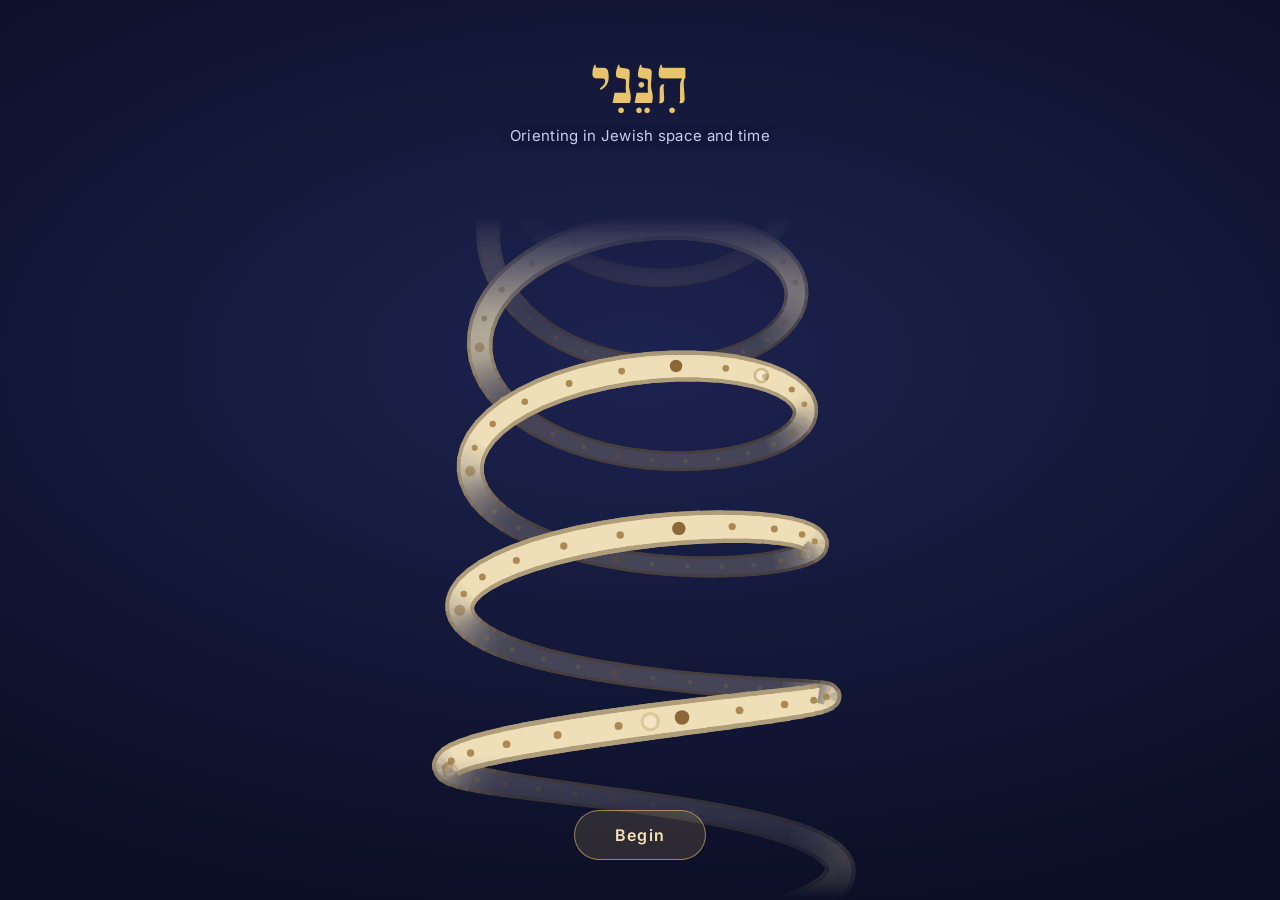
==== index.html @ ee0af742 "Smooth spiral shading; one gold at a time; plain Space/Time fade; hints after the journey; quieter n" ====
<!doctype html>
<html lang="en">
<head>
  <meta charset="utf-8">
  <meta name="viewport" content="width=device-width, initial-scale=1, viewport-fit=cover">
  <title>Hineni</title>
  <meta name="description" content="A Jewish clock: sha'os zmaniyos, zmanim and the Hebrew date, with civil time alongside.">
  <meta name="theme-color" content="#11153a">
  <meta name="apple-mobile-web-app-capable" content="yes">
  <meta name="apple-mobile-web-app-status-bar-style" content="black-translucent">
  <link rel="manifest" href="manifest.webmanifest">
  <link rel="icon" href="icon.svg" type="image/svg+xml">
  <link rel="apple-touch-icon" href="icon.svg">
  <link rel="preconnect" href="https://fonts.googleapis.com">
  <link rel="preconnect" href="https://fonts.gstatic.com" crossorigin>
  <link href="https://fonts.googleapis.com/css2?family=Frank+Ruhl+Libre:wght@400;500;700&family=Inter:wght@400;500;600&display=swap" rel="stylesheet">
  <link rel="stylesheet" href="css/style.css">
</head>
<body class="night">
  <div class="sky" aria-hidden="true"></div>
  <main class="app">
    <header class="top">
      <div class="brand"><span class="he" lang="he">הִנֵּנִי</span>
        <div class="seg-toggle" role="tablist" aria-label="View">
          <button id="modeTime" type="button" role="tab" aria-selected="true">Time</button>
          <button id="modeSpace" type="button" role="tab" aria-selected="false">Space</button>
        </div>
      </div>
      <div class="top-actions">
        <button id="nowBtn" class="pill today" type="button">Today</button>
        <button id="setBtn" class="pill icon" type="button" aria-label="Settings">
          <svg viewBox="0 0 24 24" width="16" height="16" aria-hidden="true"><path fill="currentColor" d="M4 7h10a2.5 2.5 0 0 0 5 0h1V5h-1a2.5 2.5 0 0 0-5 0H4v2zm0 12h4a2.5 2.5 0 0 0 5 0h7v-2h-7a2.5 2.5 0 0 0-5 0H4v2zm0-6h12a2.5 2.5 0 0 0 5 0v-2a2.5 2.5 0 0 0-5 0H4v2z"/></svg>
        </button>
      </div>
    </header>

    <section class="clock">
      <div id="geoBanner" class="card banner" hidden>
        <div><b>Hineni: where are you?</b><p>Jewish time is set by the sun where you stand. Share your location for exact hours. It stays on your device.</p><p id="geoBannerMsg" class="fine tight"></p></div>
        <div class="banner-actions"><button id="geoYes" class="btn" type="button">Use my location</button><button id="geoNo" class="btn ghost" type="button">Keep New York</button></div>
      </div>
      <div id="dialWrap" class="dial-wrap">
        <div id="halos" class="halos" aria-hidden="true"></div>
        <svg id="dial" viewBox="-30 -30 460 460" role="img" aria-label="Jewish clock dial. Tap a part to step inside it."></svg>
        <button id="centerBtn" class="center" type="button" aria-label="Step in or out"></button>
      </div>
      <div id="journey" class="journey" hidden>
        <div class="j-dots" id="jDots"></div>
        <div class="j-big" id="jBig"></div>
        <p class="j-text" id="jText"></p>
        <div class="j-src" id="jSrc"></div>
        <p class="j-tap" id="jTap">Tap the circle</p>
      </div>
    </section>

    <section id="panel" class="info"></section>

    <footer class="fine foot">
      Times are calculated for sea level and may differ from your shul's luach by a minute or two. Don't rely on them to the last minute.
    </footer>
  </main>

  <div id="toast" class="toast" role="status" aria-live="polite"></div>

  <dialog id="locDlg" class="sheet">
    <div class="sheet-head"><h2>Location</h2><button id="locClose" class="pill" type="button">Done</button></div>
    <button id="useGeo" class="btn wide" type="button">Use my location</button>
    <p id="geoMsg" class="fine tight"></p>
    <input id="citySearch" class="search" type="search" placeholder="Search any city" autocomplete="off">
    <div id="cityList" class="cities"></div>
  </dialog>

  <dialog id="sheet" class="sheet">
    <div class="sheet-head"><h2 id="sheetTitle"></h2><button id="sheetClose" class="pill" type="button">Done</button></div>
    <div id="sheetBody"></div>
  </dialog>


  <dialog id="setDlg" class="sheet">
    <div class="sheet-head"><h2>Settings</h2><button id="setClose" class="pill" type="button">Done</button></div>
    <div class="set-group">
      <h3>Where you are</h3>
      <button id="locBtn" class="set-row" type="button"><span class="nest-ico" aria-hidden="true"><svg viewBox="0 0 24 24" width="18" height="18"><path fill="currentColor" d="M12 2a7 7 0 0 0-7 7c0 5.2 7 13 7 13s7-7.8 7-13a7 7 0 0 0-7-7zm0 9.5A2.5 2.5 0 1 1 12 6.5a2.5 2.5 0 0 1 0 5z"/></svg></span><span><b id="locName">…</b><small>Jewish time follows the sun where you stand. Tap to change.</small></span></button>
    </div>
    <div class="set-group">
      <h3>The clock</h3>
      <div class="opt"><span><b>View</b><small>Detailed shows the bigger circles of time around the clock. Clean shows the clock alone.</small></span><nav id="ver" class="ver" aria-label="Clean or detailed"></nav></div>
      <button id="replayJourney" class="set-row" type="button"><span class="nest-ico journey-ico" aria-hidden="true">✦</span><span><b>The journey</b><small>Walk through the circles again, from the outside in.</small></span></button>
    </div>
    <div class="set-group">
      <h3>Zmanim</h3>
      <label class="opt"><span><b>Magen Avraham times</b><small>Also show latest Shema and Shacharis counted from dawn to nightfall.</small></span><input id="optMA" type="checkbox"></label>
      <label class="opt"><span><b>Candle lighting</b><small>Minutes before sunset. Auto: 40 in Jerusalem, 30 in Haifa, 18 elsewhere.</small></span>
        <select id="optCandles"><option value="auto">Auto</option><option value="18">18</option><option value="20">20</option><option value="22">22</option><option value="30">30</option><option value="40">40</option></select>
      </label>
    </div>
    <p class="fine">Shitah: Alter Rebbe (Chabad). Hours run from sunrise to sunset; dawn 16.1°, nightfall 6°. Israel locations keep one day of Yom Tov.</p>
  </dialog>

  <script type="module" src="js/app.js"></script>
</body>
</html>
---- css/style.css ----
:root {
  --he: 'Frank Ruhl Libre', 'Times New Roman', serif;
  --ui: 'Inter', system-ui, -apple-system, 'Segoe UI', sans-serif;
  --day-a: #ecdcb6; --day-b: #e3d0a3; --day-ink: #6b5023;
  --night-a: #2b3060; --night-b: #252a55; --night-ink: #cfd3f2;
  --gold: #d9a640; --now-night: #6a74d0; --sab: #d6c08e;
  --radius: 18px;
}
:root {
  --sky-top: #05081e; --sky-mid: #0b1232; --sky-low: #151d4a; --sky-ink: #f3f1fb;
}
body.night {
  --bg: #0e1230; --ink: #ecebf7; --muted: #a3a7cc; --card: rgba(20, 25, 64, .78); --solid: #161b43; --line: rgba(120, 130, 210, .28);
  --face: #12173c; --accent: #e9c46a; --civil: #aab0e0; color-scheme: dark;
}
body.day {
  --bg: #f7f1e3; --ink: #2b2416; --muted: #6f634c; --card: rgba(255, 251, 241, .84); --solid: #fffaf0; --line: rgba(160, 130, 80, .28);
  --face: #fbf5e6; --accent: #9a6c14; --civil: #6c5d3f; color-scheme: light;
}

* { box-sizing: border-box; }
[hidden] { display: none !important; }
html { -webkit-text-size-adjust: 100%; }
body {
  margin: 0; min-height: 100vh; font-family: var(--ui); color: var(--ink);
  background: var(--sky-mid);
  transition: color .8s;
}
.sky {
  position: fixed; inset: 0; z-index: -1; pointer-events: none;
  background: linear-gradient(to bottom, var(--sky-top) 0%, var(--sky-mid) 55%, var(--sky-low) 100%);
  transition: background 2s;
}

.he { font-family: var(--he); }
button { font: inherit; color: inherit; }

.app {
  max-width: 1040px; margin: 0 auto;
  padding: max(12px, env(safe-area-inset-top)) 16px max(24px, env(safe-area-inset-bottom));
  display: grid; gap: 20px;
}
@media (min-width: 860px) {
  .app { grid-template-columns: minmax(0, 1.1fr) minmax(0, 1fr); align-items: start; column-gap: 40px; }
  .top, .foot { grid-column: 1 / -1; }
  .clock { position: sticky; top: 16px; }
}

.top { display: flex; align-items: center; justify-content: space-between; }
.brand { display: flex; align-items: baseline; gap: 10px; }
.brand .he { font-size: 26px; font-weight: 700; color: var(--sky-ink); }
.top-actions { display: flex; gap: 6px; align-items: center; min-width: 0; }
.pill.icon { padding: 8px 10px; }
#locName { max-width: 34vw; overflow: hidden; text-overflow: ellipsis; white-space: nowrap; }
.pill {
  display: inline-flex; align-items: center; gap: 6px; padding: 8px 14px; border-radius: 999px;
  border: 1px solid var(--line); background: var(--card); cursor: pointer; font-size: 14px;
  -webkit-backdrop-filter: blur(12px); backdrop-filter: blur(12px);
}

/* Dial */
.clock { display: grid; gap: 14px; justify-items: center; }
.dial-wrap { position: relative; width: min(100%, 460px); aspect-ratio: 1; }
#dial { width: 100%; height: 100%; display: block; overflow: visible; }
.face { fill: var(--face); stroke: var(--line); stroke-width: 1; transition: fill .8s; }
.seg { stroke: var(--face); stroke-width: 1.2; transition: fill .4s, opacity .4s; cursor: pointer; }
.seg:hover { opacity: .85; }
.band { cursor: pointer; stroke: rgba(0,0,0,.18); stroke-width: .4; }
.seg.day { fill: var(--day-a); } .seg.day.alt { fill: var(--day-b); }
.seg.night { fill: var(--night-a); } .seg.night.alt { fill: var(--night-b); }
.seg.now { fill: var(--gold); }
.seg.night.now { fill: var(--now-night); }
.num { font-family: var(--he); font-size: 15px; font-weight: 500; text-anchor: middle; dominant-baseline: central; pointer-events: none; }
.num.day { fill: var(--day-ink); } .num.night { fill: var(--night-ink); }
.num.now { font-weight: 700; font-size: 17px; }
.num.night.now { fill: #fff; }
.horizon { stroke: var(--ink); stroke-width: 1.5; opacity: .35; }
.civil-ring { fill: none; stroke: var(--civil); stroke-width: .8; opacity: .45; }
.tick { stroke: var(--civil); stroke-width: 1; opacity: .7; }
.tick.major { stroke-width: 1.8; opacity: 1; }
.civil-num { fill: var(--civil); font-size: 10.5px; font-weight: 500; text-anchor: middle; dominant-baseline: central; }
.zdot { fill: var(--accent); stroke: var(--face); stroke-width: 1.5; transition: r .3s; }
.zdot.past { opacity: .35; }
.zdot.next { r: 5.5; fill: #ff8a5c; }
.ray { stroke: var(--accent); stroke-width: 2; stroke-linecap: round; }
#dial .moon { display: block; } #dial .sun { display: none; }
#dial.is-day .moon { display: none; } #dial.is-day .sun { display: block; }
.sun-core { fill: #ffd54a; stroke: #fff3c4; stroke-width: 1.5; }
.moon-lit { fill: #f3f0dc; }
.moon-dark { fill: var(--face); }
.hand { transition: transform 1s linear; }

.center {
  position: absolute; inset: 25%; border-radius: 50%; border: 0; background: transparent; padding: 0;
  display: grid; place-content: center; text-align: center; gap: 2px; cursor: pointer;
}
.center > span { display: block; }
button:focus-visible, .seg:focus-visible, input:focus-visible, select:focus-visible { outline: 2px solid var(--accent); outline-offset: 2px; }
.c-eyebrow { font-size: clamp(12px, 3.4vw, 14px); color: var(--muted); direction: rtl; }
.c-badge { font-size: clamp(26px, 8vw, 36px); line-height: 1.2; margin-top: 4px; }
.c-hour { font-family: var(--he); font-size: clamp(30px, 9.5vw, 44px); line-height: 1; font-weight: 700; color: var(--accent); }
.c-part { font-size: 12px; letter-spacing: .14em; text-transform: uppercase; font-weight: 600; margin-top: 2px; }
.c-tribe { font-size: clamp(12.5px, 3.5vw, 14px); margin-top: 8px; font-weight: 500; }
.c-civil { font-size: 12px; color: var(--muted); font-variant-numeric: tabular-nums; margin-top: 2px; }

.next-card {
  width: min(100%, 460px); display: grid; grid-template-columns: auto 1fr; align-items: center;
  column-gap: 12px; row-gap: 2px; padding: 14px 18px;
}
.next-label {
  grid-row: span 2; font-size: 11px; letter-spacing: .1em; text-transform: uppercase;
  color: var(--solid); background: var(--accent); padding: 4px 8px; border-radius: 6px; font-weight: 600;
}
.next-name { font-weight: 600; font-size: 16px; }
.next-name .he { color: var(--muted); font-weight: 500; margin-inline-start: 6px; }
.next-when { color: var(--muted); font-size: 14px; }
.next-when b { color: var(--ink); }

/* Cards */
.info { display: grid; gap: 14px; min-width: 0; }
.card, .next-card {
  background: var(--card); border: 1px solid var(--line); border-radius: var(--radius); padding: 16px 18px; min-width: 0;
  -webkit-backdrop-filter: blur(16px); backdrop-filter: blur(16px);
}
.dial-wrap #dial { filter: drop-shadow(0 10px 30px rgba(0, 0, 0, .25)); }
.muted { color: var(--muted); }
.fine.tight { margin-top: 4px; }

.banner { width: min(100%, 460px); display: grid; gap: 12px; }
.banner p { margin: 4px 0 0; font-size: 14px; color: var(--muted); line-height: 1.45; }
.banner-actions { display: flex; gap: 8px; flex-wrap: wrap; }
.btn { padding: 10px 16px; border-radius: 12px; border: 0; background: var(--accent); color: var(--solid); font-weight: 600; cursor: pointer; }
.btn.ghost { background: transparent; color: var(--ink); border: 1px solid var(--line); }
.btn.wide { width: 100%; }

.chips { display: flex; flex-wrap: wrap; gap: 6px; margin-top: 12px; }
.chip { font-size: 12.5px; font-weight: 600; padding: 4px 10px; border-radius: 999px; background: color-mix(in srgb, var(--accent) 18%, transparent); }
.chip.k-fast { background: color-mix(in srgb, #8a8fa8 30%, transparent); }
.chip.k-chabad { background: color-mix(in srgb, #4b6fd6 24%, transparent); }
.omer { display: grid; gap: 2px; margin-top: 12px; padding: 10px 12px; border-radius: 12px; background: color-mix(in srgb, var(--accent) 12%, transparent); font-size: 14px; }

.upcoming { list-style: none; margin: 0; padding: 0; display: grid; gap: 10px; }
.upcoming li { display: grid; grid-template-columns: auto 1fr auto; gap: 10px; align-items: center; }
.u-name { display: flex; flex-direction: column; font-weight: 500; }
.u-name small { color: var(--muted); font-weight: 400; font-size: 12px; }
.u-when { color: var(--muted); font-size: 13px; white-space: nowrap; }
.dot { width: 8px; height: 8px; border-radius: 50%; background: var(--accent); }
.dot.k-fast { background: #8a8fa8; } .dot.k-chabad { background: #4b6fd6; } .dot.k-rc { background: #9aa6d8; }

.moon-row { display: grid; grid-template-columns: auto 1fr; gap: 14px; align-items: center; }
.moon-big { font-size: 44px; line-height: 1; }
.moon-line { font-size: 14.5px; line-height: 1.5; margin-top: 4px; }
.moon-line:first-child { margin-top: 0; }

.hour-head { display: grid; grid-template-columns: auto 1fr; gap: 14px; align-items: center; }
.hour-letter { font-size: 56px; font-weight: 700; color: var(--accent); line-height: 1; min-width: 1.2em; text-align: center; }
.hour-title { font-size: 18px; font-weight: 600; }
.now-pill { display: inline-block; margin-top: 6px; font-size: 12px; font-weight: 600; padding: 3px 9px; border-radius: 999px; background: color-mix(in srgb, var(--accent) 20%, transparent); }
.hour-sec { margin-top: 16px; padding-top: 14px; border-top: 1px solid var(--line); }
.lbl { font-size: 11px; letter-spacing: .1em; text-transform: uppercase; color: var(--muted); margin-bottom: 4px; }
.hz { display: flex; justify-content: space-between; padding: 4px 0; font-size: 14.5px; }

.opt { display: flex; justify-content: space-between; align-items: center; gap: 14px; padding: 12px 0; border-bottom: 1px solid var(--line); }
.opt span { display: flex; flex-direction: column; gap: 2px; }
.opt small { color: var(--muted); font-size: 12.5px; line-height: 1.4; }
.opt input[type=checkbox] { width: 22px; height: 22px; accent-color: var(--accent); flex: none; }
.opt select { font: inherit; padding: 6px 8px; border-radius: 8px; border: 1px solid var(--line); background: var(--solid); color: var(--ink); }
.search { width: 100%; font: inherit; padding: 10px 12px; border-radius: 12px; border: 1px solid var(--line); background: var(--solid); color: var(--ink); margin: 6px 0 4px; }
.z.special .z-name { color: var(--accent); }
.card h2 { margin: 0 0 10px; font-size: 13px; letter-spacing: .1em; text-transform: uppercase; color: var(--muted); font-weight: 600; }
.fine { font-size: 12.5px; color: var(--muted); line-height: 1.5; margin: 10px 0 0; }

.date-row { display: flex; justify-content: space-between; gap: 12px; align-items: flex-start; }
.date-en { font-size: 22px; font-weight: 600; }
.date-he { font-size: 24px; font-weight: 700; color: var(--accent); text-align: right; }
.date-wd { font-size: 14px; color: var(--muted); margin-top: 2px; font-weight: 400; }
.date-he .date-wd { font-size: 16px; }
.date-meta { display: flex; flex-wrap: wrap; gap: 6px 16px; margin-top: 12px; font-size: 14px; }

.zmanim { list-style: none; margin: 0; padding: 0; }
.zmanim .part { font-size: 11px; letter-spacing: .1em; text-transform: uppercase; color: var(--muted); padding: 10px 0 4px; }
.zmanim .part:first-child { padding-top: 0; }
.z button {
  width: 100%; display: grid; grid-template-columns: 1fr auto auto; gap: 10px; align-items: center;
  padding: 9px 8px; margin: 0 -8px; width: calc(100% + 16px); border: 0; background: none; text-align: left;
  border-radius: 10px; cursor: pointer;
}
.z button:hover { background: color-mix(in srgb, var(--line) 40%, transparent); }
.z-name { font-weight: 500; font-size: 15px; display: flex; flex-direction: column; }
.z-name small { font-weight: 400; color: var(--muted); font-size: 12px; }
.z-he { color: var(--muted); font-size: 15px; }
.z-time { font-variant-numeric: tabular-nums; font-weight: 600; min-width: 4.6em; text-align: right; }
.z.past { opacity: .45; }
.z.next button { background: color-mix(in srgb, var(--accent) 16%, transparent); }
.z.next .z-time { color: var(--accent); }
.z-why { display: none; margin: 0 0 8px; font-size: 13.5px; line-height: 1.5; color: var(--muted); }
.z.open .z-why { display: block; }

.lore { display: grid; grid-template-columns: repeat(auto-fill, minmax(96px, 1fr)); gap: 10px; margin: 0; }
.lore div { background: color-mix(in srgb, var(--line) 35%, transparent); border-radius: 12px; padding: 10px 12px; }
.lore dt { font-size: 11px; letter-spacing: .08em; text-transform: uppercase; color: var(--muted); }
.lore dd { margin: 2px 0 0; font-weight: 600; font-size: 15px; display: flex; flex-direction: column; }
.lore dd small { font-weight: 400; color: var(--muted); font-size: 12px; }
.lore dd.big { font-size: 28px; line-height: 1.1; color: var(--accent); }

.how summary { cursor: pointer; font-weight: 600; }
.how p { font-size: 14px; line-height: 1.6; color: var(--muted); }

.foot { text-align: center; padding-top: 4px; }

/* Location sheet */
.sheet {
  border: 1px solid var(--line); border-radius: 22px; padding: 18px; width: min(92vw, 440px);
  background: var(--solid); color: var(--ink); max-height: 82vh;
}
.sheet::backdrop { background: rgba(5, 7, 20, .55); }
.sheet-head { display: flex; justify-content: space-between; align-items: center; margin-bottom: 12px; }
.sheet-head h2 { margin: 0; font-size: 18px; }
.cities { display: grid; grid-template-columns: 1fr 1fr; gap: 8px; margin-top: 8px; }
.cities button {
  padding: 10px; border-radius: 10px; border: 1px solid var(--line); background: transparent; cursor: pointer; text-align: left;
  display: flex; flex-direction: column; gap: 2px; min-width: 0;
}
.cities button small { color: var(--muted); font-size: 11.5px; overflow: hidden; text-overflow: ellipsis; white-space: nowrap; }
.foot { color: var(--sky-ink); opacity: .8; }
@media (prefers-reduced-motion: reduce) { .hand, .sky { transition: none; } }

/* Folding sections */
.fold { padding: 0; }
.fold > summary {
  list-style: none; cursor: pointer; display: flex; align-items: baseline; justify-content: space-between; gap: 12px;
  padding: 15px 18px;
}
.fold > summary::-webkit-details-marker { display: none; }
.fold > summary::after { content: ''; width: 7px; height: 7px; border-right: 1.5px solid var(--muted); border-bottom: 1.5px solid var(--muted); transform: rotate(45deg) translateY(-3px); flex: none; transition: transform .2s; }
.fold[open] > summary::after { transform: rotate(-135deg); }
.fold-title { font-weight: 600; }
.fold-sum { margin-left: auto; color: var(--muted); font-size: 13.5px; text-align: right; font-variant-numeric: tabular-nums; min-width: 0; overflow: hidden; text-overflow: ellipsis; white-space: nowrap; }
.fold > :not(summary) { margin-inline: 18px; }
.fold > :last-child { margin-bottom: 16px; }
.fold .zmanim { margin-top: 0; }
.how p { margin-top: 0; }

.month-line { display: grid; grid-template-columns: auto 1fr; gap: 12px; align-items: center; margin-top: 14px; padding-top: 12px; border-top: 1px solid var(--line); font-size: 14px; line-height: 1.45; }
.ml-letter { font-size: 30px; color: var(--accent); font-weight: 700; line-height: 1; min-width: 1em; text-align: center; }

.center-chips { justify-content: center; width: min(100%, 460px); margin-top: 0; }
.center-chips .chip { background: var(--card); border: 1px solid var(--line); -webkit-backdrop-filter: blur(12px); backdrop-filter: blur(12px); }

/* Time stack */
.stack { display: grid; }
.row {
  display: grid; grid-template-columns: minmax(0, 1fr) 34%; gap: 14px; align-items: center;
  padding: 11px 6px; margin: 0 -6px; border: 0; background: none; text-align: left; cursor: pointer; border-radius: 10px;
  border-bottom: 1px solid var(--line);
}
.row:last-child { border-bottom: 0; }
.row:hover { background: color-mix(in srgb, var(--line) 40%, transparent); }
.row-label { grid-column: 1 / -1; font-size: 10.5px; letter-spacing: .12em; text-transform: uppercase; color: var(--muted); margin-bottom: -10px; }
.row-text { display: flex; flex-direction: column; min-width: 0; }
.row-text b { font-weight: 600; font-size: 15px; }
.row-text small { color: var(--muted); font-size: 12.5px; overflow: hidden; text-overflow: ellipsis; white-space: nowrap; }
.bar { height: 6px; border-radius: 3px; background: color-mix(in srgb, var(--line) 80%, transparent); overflow: hidden; }
.bar i { display: block; height: 100%; background: var(--accent); border-radius: 3px; }
.dots-row { display: flex; gap: 2px; justify-content: flex-end; }
.wk { width: 15px; height: 15px; flex: none; border-radius: 50%; display: grid; place-items: center; font-size: 10px; border: 1px solid var(--line); color: var(--muted); font-family: var(--ui); }
.dots-row.he .wk { font-family: var(--he); font-size: 11px; }
.wk.done { background: color-mix(in srgb, var(--accent) 35%, transparent); border-color: transparent; color: var(--ink); }
.wk.now { background: var(--accent); color: var(--solid); border-color: var(--accent); font-weight: 700; }
.dots-row.big { justify-content: flex-start; gap: 5px; flex-wrap: wrap; }
.dots-row.big .wk { width: 24px; height: 24px; font-size: 11px; }
.wk.leap { box-shadow: inset 0 0 0 1.5px var(--accent); }

/* Space */
.space-row { display: grid; grid-template-columns: 84px 1fr; gap: 14px; align-items: center; }
.compass { width: 84px; height: 84px; }
.c-ring { fill: none; stroke: var(--line); stroke-width: 2; }
.c-n { fill: var(--muted); font-size: 10px; text-anchor: middle; font-weight: 600; }
.c-arrow { fill: var(--accent); }
.space-place { font-weight: 600; font-size: 16px; }
.space-line { font-size: 14px; line-height: 1.45; margin: 4px 0 8px; }
.btn.small { padding: 6px 12px; font-size: 13px; }
.camp { width: 100%; max-width: 380px; display: block; margin: 16px auto 0; }
.camp-dir { fill: var(--muted); font-size: 6px; text-anchor: middle; letter-spacing: .08em; text-transform: uppercase; dominant-baseline: central; }
.mishkan { fill: color-mix(in srgb, var(--accent) 14%, transparent); stroke: var(--accent); stroke-width: .6; }
.camp-m { fill: var(--ink); font-family: var(--he); font-size: 7px; text-anchor: middle; font-weight: 700; }
.camp-l { fill: var(--muted); font-family: var(--he); font-size: 5.5px; text-anchor: middle; }
.camp-t rect { fill: color-mix(in srgb, var(--line) 50%, transparent); stroke: none; }
.camp-t text { fill: var(--ink); font-family: var(--he); font-size: 6.5px; text-anchor: middle; dominant-baseline: central; }
.camp-t.hour rect { fill: var(--accent); }
.camp-t.hour text { fill: var(--solid); font-weight: 700; }
.camp-t.month rect { fill: none; stroke: var(--accent); stroke-width: .8; }

/* Sheets */
.sheet { overflow-y: auto; }
.badge-lg { font-size: 34px; width: 60px; height: 60px; border-radius: 50%; display: grid; place-items: center; background: color-mix(in srgb, var(--accent) 14%, transparent); flex: none; color: var(--accent); font-weight: 700; }
.badge-lg.he { font-family: var(--he); }
.badge-lg.long { font-size: 19px; }
.tribe-name { font-size: 18px; }
.tribe-name .he { color: var(--accent); }
.lore-p { font-size: 14px; line-height: 1.55; margin: 6px 0 10px; }
.kv { display: grid; grid-template-columns: 6.5em 1fr; gap: 10px; padding: 6px 0; font-size: 14px; border-top: 1px dashed var(--line); }
.kv:first-of-type { border-top: 0; }
.kv > span { color: var(--muted); font-size: 12.5px; padding-top: 1px; }
.kv b { font-weight: 500; display: flex; flex-direction: column; gap: 2px; }
.kv b small { color: var(--muted); font-weight: 400; font-size: 12.5px; }
.kv b.big { font-size: 26px; line-height: 1; color: var(--accent); font-weight: 700; }
.kv .he { font-size: 16px; }
.swatch { display: inline-flex; vertical-align: -2px; margin-right: 6px; border-radius: 4px; overflow: hidden; border: 1px solid var(--line); }
.swatch i { width: 7px; height: 14px; display: block; }
.kv b:has(.swatch) { flex-direction: row; align-items: center; }
.wkrow { display: grid; grid-template-columns: 6em 1fr auto; gap: 8px; padding: 5px 8px; margin: 0 -8px; font-size: 14px; border-radius: 8px; }
.wkrow.now { background: color-mix(in srgb, var(--accent) 16%, transparent); font-weight: 600; }
.z-jt { font-variant-numeric: tabular-nums; text-align: right; font-weight: 600; color: var(--accent); display: flex; flex-direction: column; font-size: 14px; }
.z-jt small { color: var(--muted); font-weight: 400; font-size: 11px; }
.z button { grid-template-columns: 1fr auto auto; }

/* ===== Zoomable dial ===== */
.seg-toggle { display: inline-flex; padding: 3px; border-radius: 999px; background: var(--card); border: 1px solid var(--line); -webkit-backdrop-filter: blur(12px); backdrop-filter: blur(12px); }
.seg-toggle button { border: 0; background: none; padding: 6px 16px; border-radius: 999px; font-size: 14px; font-weight: 500; cursor: pointer; color: var(--muted); }
.seg-toggle button[aria-selected="true"] { background: var(--accent); color: var(--solid); font-weight: 600; }
#nowBtn { font-weight: 600; }


.dial-wrap.side { animation: side .3s ease; }
@keyframes side { from { opacity: .3; } to { opacity: 1; } }
@media (prefers-reduced-motion: reduce) { .dial-wrap.in, .dial-wrap.out, .dial-wrap.side { animation: none; } }

/* Center */
.center { color: var(--ink); }
.c-eyebrow { font-size: clamp(11px, 3.1vw, 13px); color: var(--muted); letter-spacing: .02em; direction: ltr; unicode-bidi: plaintext; }
.c-ico { color: var(--accent); display: grid; place-items: center; margin: 4px 0 2px; }
.c-big { font-family: var(--he); font-size: clamp(26px, 8.4vw, 40px); line-height: 1.05; font-weight: 700; color: var(--accent); white-space: nowrap; }
.c-line { font-size: clamp(12px, 3.4vw, 14px); font-weight: 500; margin-top: 4px; max-width: 14em; margin-inline: auto; line-height: 1.3; }
.c-sub { font-size: 12px; color: var(--muted); margin-top: 3px; font-variant-numeric: tabular-nums; }

/* Rings */
.seg.focus { stroke: var(--accent); stroke-width: 2.4; }
.seg.shabbos { fill: #e9d7a3; }
.seg.yt { fill: #f0c95c; }
.seg.day.now, .seg.shabbos.now { fill: var(--gold); }
body.night .num.now { fill: #fff; }
.num { fill: var(--day-ink); }
.num.small { font-size: 11px; }
.ring-ico { color: var(--muted); }
.ring-ico.now { color: var(--accent); }
.marker { fill: var(--accent); stroke: var(--face); stroke-width: 2.5; }
.moonph .moon-dark { fill: #6f6a5c; }
.moonph .moon-lit { fill: #fffaf0; }
.moonph.now .moon-dark { fill: #4a4434; }
.moonph.now .moon-lit { fill: #ffd54a; }
.hour-ring.day { fill: var(--day-a); }
.hour-ring.night { fill: var(--night-a); }
.seg.progress.day { fill: var(--gold); }
.seg.progress.night { fill: #5866c4; }
.notnow-veil { fill: none; stroke: var(--muted); stroke-width: 2; stroke-dasharray: 6 6; }
.mtick { stroke: var(--day-ink); stroke-width: 1; opacity: .5; }
.mtick.big { stroke-width: 2; opacity: .8; }
body.night .mtick { stroke: var(--night-ink); }
.mnum { fill: var(--muted); font-size: 9px; text-anchor: middle; dominant-baseline: central; }
.facet-l { fill: var(--muted); font-size: 7.5px; letter-spacing: .12em; text-anchor: middle; dominant-baseline: central; }
.facet-v { fill: var(--ink); font-size: 13px; font-weight: 600; text-anchor: middle; dominant-baseline: central; }
.facet-v.he { font-family: var(--he); font-size: 16px; fill: var(--accent); }
.dir { fill: var(--sky-ink); font-size: 12px; font-weight: 700; text-anchor: middle; dominant-baseline: central; }

/* Panels */
.pcard { background: var(--card); border: 1px solid var(--line); border-radius: var(--radius); padding: 16px 18px; min-width: 0; -webkit-backdrop-filter: blur(16px); backdrop-filter: blur(16px); }
.pcard h3 { margin: 0 0 10px; font-size: 12px; letter-spacing: .1em; text-transform: uppercase; color: var(--muted); font-weight: 600; }
.pcard.fold { padding: 0; }
.blessing { text-align: center; display: grid; gap: 4px; padding: 4px 0; }
.blessing .he { font-size: clamp(24px, 7vw, 30px); font-weight: 700; color: var(--accent); line-height: 1.3; }
.blessing small { color: var(--muted); font-size: 12.5px; }
.tribe-row { display: grid; grid-template-columns: auto 1fr; gap: 14px; align-items: center; margin-bottom: 8px; }
.big-ico { color: var(--accent); }
.facets { display: grid; grid-template-columns: repeat(auto-fit, minmax(90px, 1fr)); gap: 8px; margin-top: 8px; }
.facets > div { background: color-mix(in srgb, var(--line) 35%, transparent); border-radius: 12px; padding: 10px; display: flex; flex-direction: column; gap: 2px; min-width: 0; }
.facets span { font-size: 10.5px; letter-spacing: .1em; text-transform: uppercase; color: var(--muted); }
.facets b { font-size: 15px; font-weight: 600; }
.facets b.he { font-size: 30px; line-height: 1.1; color: var(--accent); }
.facets small { color: var(--muted); font-size: 12px; }
.hours-strip { display: grid; grid-template-columns: repeat(6, 1fr); gap: 8px 4px; color: var(--accent); }
.hours-strip span { display: flex; flex-direction: column; align-items: center; gap: 2px; }
.hours-strip small { color: var(--muted); font-size: 10.5px; }
button.wkrow { width: calc(100% + 16px); border: 0; background: none; text-align: left; cursor: pointer; font: inherit; color: inherit; }
.wkrow { display: grid; grid-template-columns: auto 1fr auto; gap: 12px; align-items: center; padding: 8px; margin: 0 -8px; border-radius: 10px; }
.wkrow > span:nth-child(2) { display: flex; flex-direction: column; }
.wkrow small { color: var(--muted); font-size: 12.5px; }
.wkrow .ico { color: var(--accent); }
.wkrow.now { background: color-mix(in srgb, var(--accent) 16%, transparent); }
.eras { display: flex; flex-wrap: wrap; gap: 6px; margin: 4px 0 10px; }
.eras span { font-size: 12.5px; font-weight: 600; padding: 4px 10px 4px 22px; border-radius: 999px; background: color-mix(in srgb, var(--line) 40%, transparent); position: relative; }
.eras span::before { content: ''; position: absolute; left: 8px; top: 50%; width: 8px; height: 8px; margin-top: -4px; border-radius: 50%; background: var(--c); }
.src { padding: 0 6px; }
.zrow { display: grid; grid-template-columns: 1fr auto auto; gap: 12px; align-items: center; padding: 8px 0; }
.zmanim .z { border-radius: 10px; }
.zmanim .z.next { background: color-mix(in srgb, var(--accent) 16%, transparent); margin: 0 -8px; padding: 0 8px; }
.z-time { font-variant-numeric: tabular-nums; font-weight: 600; min-width: 4.6em; text-align: right; }

.c-eyebrow.here { color: var(--accent); font-weight: 700; letter-spacing: .06em; text-transform: uppercase; font-size: 11px; }
.c-eyebrow.notnow { color: var(--ink); background: color-mix(in srgb, var(--muted) 22%, transparent); border-radius: 999px; padding: 3px 10px; font-size: 11px; font-weight: 600; justify-self: center; }
.c-line .he { color: var(--accent); }
/* Version switch */
.ver { display: inline-flex; padding: 2px; border-radius: 999px; background: var(--card); border: 1px solid var(--line); font-size: 12px; -webkit-backdrop-filter: blur(12px); backdrop-filter: blur(12px); }
.ver .on { background: var(--accent); color: var(--solid); }

/* ===== v3: one calm palette ===== */

.rs { fill: var(--day-a); stroke: var(--face); stroke-width: 1.2; cursor: pointer; transition: fill .3s; }
.rs.alt { fill: var(--day-b); }
.rs.sab { fill: var(--sab); }
.rs.now { fill: var(--gold); }
.rs.focus { stroke: var(--gold); stroke-width: 2.5; }
.rnum { fill: var(--day-ink); font-family: var(--he); font-size: 15px; font-weight: 500; text-anchor: middle; dominant-baseline: central; pointer-events: none; }
.rnum.small { font-size: 11.5px; }
.rnum.now { fill: #3a2a0c; font-weight: 700; }
.art-at { pointer-events: none; }
.art-at.dim { opacity: .55; }
.art-at.now { opacity: 1; }
.mp-dark { fill: #8d8371; }
.mp-lit { fill: #fffaf0; }
.moonph.now .mp-dark { fill: #6a5a30; }
.moonph.now .mp-lit { fill: #ffd54a; }
.moon-dark2 { fill: var(--face); }
.ray { stroke: var(--gold); stroke-width: 2.2; stroke-linecap: round; }
.marker { fill: var(--gold); stroke: var(--face); stroke-width: 2.5; }
.marker.jer { fill: #e0b24a; }

.hr.day { fill: var(--day-a); } .hr.night { fill: var(--night-a); }
.hr-fill.day { fill: #e9c879; } .hr-fill.night { fill: #3d4585; }
.mtick { stroke-width: 1; }
.mtick.day { stroke: var(--day-ink); opacity: .45; } .mtick.night { stroke: var(--night-ink); opacity: .5; }
.mtick.big { stroke-width: 2; opacity: .8; }

.c-art { display: grid; place-items: center; margin-bottom: 2px; }
.c-art .art { filter: drop-shadow(0 3px 8px rgba(0,0,0,.18)); }
.c-big small { font-size: .5em; color: var(--muted); }
.dir { fill: var(--muted); font-size: 12px; font-weight: 700; text-anchor: middle; dominant-baseline: central; }
.dir.north { fill: #c0503a; }
.body-dir { fill: var(--sky-ink); font-size: 11px; letter-spacing: .1em; text-transform: uppercase; text-anchor: middle; dominant-baseline: central; opacity: .8; }
.space-rot { transition: transform .15s linear; }
.space-btns { display: flex; flex-wrap: wrap; gap: 8px; margin-top: 12px; }

/* The scale: every circle at once */
body.night .sc-track i { background: color-mix(in srgb, var(--night-ink) 16%, transparent); }

/* Panels */
.pcard.feature { border-color: color-mix(in srgb, var(--gold) 45%, var(--line)); }
.hold { display: grid; gap: 12px; }
.hold > div { display: grid; gap: 2px; }
.hold span { font-size: 10.5px; letter-spacing: .12em; text-transform: uppercase; color: var(--accent); font-weight: 700; }
.hold p { margin: 0; font-size: 15px; line-height: 1.5; }
.built { font-size: 18px; }
.tribe-row .art { flex: none; }
.wkrow .art { flex: none; }
.swatch.big i { width: 14px; height: 14px; }

/* ===== Journey and the circles button ===== */
.pill.today { font-weight: 700; background: var(--accent); color: var(--solid); border-color: transparent; }
.pill.today.here { background: var(--card); color: var(--muted); border-color: var(--line); font-weight: 600; }

.journey { width: min(100%, 460px); text-align: center; display: grid; gap: 8px; padding: 18px 20px; border-radius: var(--radius); background: var(--card); border: 1px solid color-mix(in srgb, var(--gold) 45%, var(--line)); -webkit-backdrop-filter: blur(16px); backdrop-filter: blur(16px); animation: rise .45s ease; }
@keyframes rise { from { transform: translateY(10px); opacity: 0; } to { transform: none; opacity: 1; } }
.j-dots { display: flex; justify-content: center; gap: 6px; }
.j-dots i { width: 7px; height: 7px; border-radius: 50%; background: var(--line); }
.j-dots i.done { background: color-mix(in srgb, var(--gold) 55%, transparent); }
.j-dots i.at { background: var(--gold); width: 20px; border-radius: 4px; }
.j-big { font-family: var(--he); font-size: clamp(24px, 7vw, 30px); font-weight: 700; color: var(--accent); line-height: 1.2; }
.j-text { margin: 0 auto; font-size: 15px; line-height: 1.55; max-width: 32em; }
.j-actions { display: flex; justify-content: center; gap: 10px; margin-top: 4px; }
body.journeying .controls, body.journeying .titlebar, body.journeying .foot { visibility: hidden; }
body.journeying #panel { display: none; }

.nr { cursor: pointer; }
.nr-track { fill: none; stroke: color-mix(in srgb, var(--muted) 22%, transparent); stroke-width: 9; }
.nr-arc { fill: none; stroke: color-mix(in srgb, var(--gold) 70%, transparent); stroke-width: 9; stroke-linecap: round; }
.nr.cur .nr-arc { stroke: var(--gold); }
.nr.cur .nr-track { stroke: color-mix(in srgb, var(--gold) 25%, transparent); }
.nr-dot { fill: var(--solid); stroke: var(--accent); stroke-width: 2; }
.nr-hit { fill: none; stroke: transparent; stroke-width: 15; pointer-events: stroke; }
.nr-now { fill: var(--accent); font-size: 11px; font-weight: 700; text-anchor: middle; letter-spacing: .1em; text-transform: uppercase; }


/* Shabbos is the dark day */
.rs.sab { fill: var(--night-a); }
.rs.sab.alt { fill: var(--night-b); }
.rnum.on-dark { fill: var(--night-ink); }


/* Passing through the rings */
.ring-ghost { position: absolute; inset: 0; pointer-events: none; z-index: 2; will-change: transform, opacity; }
.ring-ghost svg { width: 100%; height: 100%; display: block; overflow: visible; }


/* Names under the numerals */
.rsub, .tname { font-family: var(--he); font-size: 8.6px; text-anchor: middle; dominant-baseline: central; pointer-events: none; fill: var(--day-ink); opacity: .8; }
.tname.night { fill: var(--night-ink); }
.rsub.now, .tname.now { opacity: 1; font-weight: 700; }
.rsub.on-dark { fill: var(--night-ink); }
.num { font-size: 13.5px; }

/* A new hour begins */
.toast { position: fixed; left: 50%; bottom: max(18px, env(safe-area-inset-bottom)); transform: translate(-50%, calc(100% + 60px)); visibility: hidden; z-index: 20; display: flex; align-items: center; gap: 12px; padding: 10px 16px 10px 10px; border-radius: 999px; background: var(--solid); border: 1px solid color-mix(in srgb, var(--gold) 50%, var(--line)); box-shadow: 0 10px 30px rgba(0,0,0,.2); transition: transform .6s cubic-bezier(.2,.8,.2,1); max-width: calc(100% - 32px); }
.toast.show { transform: translate(-50%, 0); visibility: visible; }
.toast b { display: block; font-size: 14.5px; }
.toast small { color: var(--muted); font-size: 12.5px; }
.center .art { transition: opacity .8s ease, transform .8s ease; }
.center.turning .art { opacity: 0; transform: scale(.85) rotate(-8deg); }
.parshah { display: grid; gap: 2px; text-align: center; padding: 4px 0; }
.parshah .he { font-size: clamp(26px, 8vw, 34px); font-weight: 700; color: var(--accent); }
.parshah b { font-size: 16px; }
.parshah small { color: var(--muted); }
.preload *, .preload *::before, .preload *::after { transition: none !important; }

/* ===== Steady screen: scroll up and down only ===== */
html, body { overflow-x: hidden; overflow-x: clip; overscroll-behavior-x: none; }
body { touch-action: pan-y; }
.clock { overflow: visible; }
#dial, .center { will-change: transform; }

/* No side arrows: the title stands alone */

/* Journey: a card that floats over the bottom; the clock stays exactly where it lives */
.journey { position: fixed; left: 50%; bottom: max(16px, env(safe-area-inset-bottom)); transform: translateX(-50%); z-index: 15; width: min(calc(100% - 32px), 440px); box-shadow: 0 18px 40px rgba(0,0,0,.22); background: var(--solid); animation: none; }
.journey.pop { animation: pop .5s cubic-bezier(.2,.8,.2,1); }
@keyframes pop { from { transform: translate(-50%, 12px); opacity: 0; } to { transform: translateX(-50%); opacity: 1; } }

/* Halos: one thin ring per circle passed, with equal gaps */
.halos { position: absolute; inset: 0; pointer-events: none; }
@keyframes haloIn { from { opacity: 0; transform: scale(.96); } to { opacity: 1; transform: none; } }

/* Hour: one calm type scale */
.center[data-level="hour"] .c-big { font-size: clamp(26px, 7.6vw, 34px); margin-top: 4px; }
.center[data-level="hour"] .c-line, .center[data-level="hour"] .c-sub { font-size: 12.5px; }
.center[data-level="hour"] .c-line { font-weight: 600; margin-top: 2px; }
.facet-l { font-size: 7px; letter-spacing: .14em; }
.facet-v { font-size: 12.5px; font-weight: 600; }
.facet-v.he { font-size: 15px; font-weight: 700; }

/* Key to the marks on the dial */
.legend { display: flex; flex-wrap: wrap; gap: 6px 14px; padding: 10px 14px; border-radius: var(--radius); background: var(--card); border: 1px solid var(--line); font-size: 12.5px; color: var(--muted); -webkit-backdrop-filter: blur(16px); backdrop-filter: blur(16px); }
.legend span { display: inline-flex; align-items: center; gap: 6px; }
.legend svg { flex: none; }

.journey { padding: 14px 18px; gap: 6px; }
.journey .j-big { font-size: clamp(20px, 6vw, 25px); }
.journey .j-text { font-size: 14px; line-height: 1.5; }
.journey .btn { padding: 9px 18px; }

/* Zmanim rows carry the dial's dot; the next one is orange */
.zrow { grid-template-columns: auto 1fr auto auto; }
.zd { width: 8px; height: 8px; border-radius: 50%; background: var(--accent); opacity: .8; }
.z.past .zd { opacity: .35; }
.z.next .zd { width: 11px; height: 11px; background: #ff8a5c; opacity: 1; }

/* The view title: the name of where you are */
.dir-letter { fill: var(--accent); font-family: var(--he); font-size: 17px; font-weight: 700; text-anchor: middle; dominant-baseline: central; opacity: .85; }
.dirrow { display: inline-flex; align-items: center; gap: 6px; flex-wrap: wrap; }
.big-l { font-size: 20px; font-weight: 700; color: var(--accent); }

/* Journey */
body.journeying .dial-wrap { width: min(72vw, 290px); }
.outer-rings { position: absolute; inset: 0; width: 100%; height: 100%; overflow: visible; pointer-events: none; animation: haloIn 1.2s ease .6s both; }
.nr-track.thin { stroke-width: 7; }
.nr-arc.thin { stroke-width: 7; }
.nr-big .nr-track, .nr-big .nr-arc { stroke-width: 15; }
.nr-big .nr-hit { stroke-width: 22; }
.nr-big .nr-dot { r: 6; }
.nr.tap-me .nr-arc, .nr.tap-me .nr-track { animation: tapme 1.8s ease-in-out infinite; }
.nr.tap-me { cursor: pointer; }
@keyframes tapme { 50% { opacity: .45; } }
.nr.tap-me .nr-track { stroke: color-mix(in srgb, var(--gold) 40%, transparent); }
.nr.tap-me .nr-arc { stroke: var(--gold); }
body[data-jstep="day"] .center { pointer-events: none; }
body[data-jstep="nest"] #dialWrap { cursor: pointer; }
body[data-jstep="day"] .seg.now { animation: tapme2 1.8s ease-in-out infinite; }
@keyframes tapme2 { 50% { fill: #f3d68a; } }
.j-tap.nudge { animation: nudge .5s ease; }
@keyframes nudge { 20%, 60% { transform: translateX(-6px); } 40%, 80% { transform: translateX(6px); } }
.j-tap .btn { margin-left: 8px; vertical-align: middle; text-transform: none; letter-spacing: 0; }
.j-tap { margin: 4px 0 0; font-size: 13px; letter-spacing: .14em; text-transform: uppercase; font-weight: 700; color: var(--accent); animation: breathe 2.4s ease-in-out infinite; }
@keyframes breathe { 50% { opacity: .45; } }
body.journeying #dialWrap { cursor: pointer; }

/* ===== Opening: the spiral of time ===== */
.intro { position: fixed; inset: 0; z-index: 40; background: radial-gradient(120% 90% at 50% 40%, #1d2350, #0b0e24 70%); display: grid; grid-template-rows: auto 1fr auto; justify-items: center; padding: max(48px, env(safe-area-inset-top)) 24px max(40px, env(safe-area-inset-bottom)); transition: background 3.6s ease, opacity .5s ease; }
.intro canvas { position: absolute; inset: 0; }
.intro-top { position: relative; text-align: center; transition: opacity .8s ease; }
.intro-he { font-family: var(--he); font-size: clamp(44px, 14vw, 64px); font-weight: 700; color: #e9c46a; line-height: 1.1; }
.intro-en { margin-top: 8px; color: #c9cdf3; font-size: 15px; letter-spacing: .02em; text-shadow: 0 1px 8px #0b0e24; }
.intro-go { position: relative; grid-row: 3; padding: 14px 40px; border-radius: 999px; border: 1px solid rgba(233,196,106,.6); background: rgba(233,196,106,.14); color: #f3e3b4; font: inherit; font-size: 16px; font-weight: 600; letter-spacing: .08em; cursor: pointer; -webkit-backdrop-filter: blur(6px); backdrop-filter: blur(6px); transition: opacity .6s ease; }
.intro.orienting .intro-top, .intro.orienting .intro-go { opacity: 0; pointer-events: none; }
.intro.orienting { background: radial-gradient(120% 90% at 50% 40%, rgba(29,35,80,.55), rgba(11,14,36,.35) 70%); }
.intro.dissolve { opacity: 0; }
body.intro-on .journey { display: none; }

/* The circles around the dial run to the screen's edge, behind the words and cards */
.halos { z-index: 0; }
.top, .titlebar, .controls, #panel, .foot, .journey { position: relative; z-index: 2; }
.journey { position: fixed; }

/* V2: the outer circles as clock faces, each turned so its "now" lies on the hand's line */
.or2 { position: absolute; inset: 0; pointer-events: none; transform-origin: 50% 50%;
  -webkit-mask-image: radial-gradient(circle closest-side, transparent 68.4%, #000 68.8%, #000 81.6%, transparent 82%);
  mask-image: radial-gradient(circle closest-side, transparent 68.4%, #000 68.8%, #000 81.6%, transparent 82%); }
.or2 svg { width: 100%; height: 100%; display: block; overflow: visible; opacity: var(--o, 1); }
.or2 .ray, .or2 .marker, .or2 .hand, .or2 .sun, .or2 .moon { display: none; }
.or-hand { position: absolute; inset: 0; width: 100%; height: 100%; overflow: visible; pointer-events: none; }
.or-hand path { stroke: var(--gold); stroke-width: 2.2; stroke-linecap: round; opacity: .9; }

/* V1 / V2 switch */
.ver { display: inline-flex; padding: 2px; border-radius: 999px; background: var(--card); border: 1px solid var(--line); -webkit-backdrop-filter: blur(12px); backdrop-filter: blur(12px); }
.ver button { border: 0; background: none; padding: 3px 10px; border-radius: 999px; font: inherit; font-size: 12px; font-weight: 700; color: var(--muted); cursor: pointer; }
.ver button.on { background: var(--accent); color: var(--solid); }
.brand { align-items: center; }

/* While the spiral lands, the circles wait underneath, then appear as it fades */
#dialWrap { transition: opacity 1s ease; }
body.intro-on #dialWrap { opacity: 0; }

/* The block that becomes the next circle */
.morph { position: absolute; inset: 0; width: 100%; height: 100%; overflow: visible; pointer-events: none; z-index: 3; }
.morph path { fill: var(--gold); }
.ring-ghost { z-index: 2; }
/* Outer rings stay quiet */
.outer-rings { opacity: .45; }

/* Clip the outer circles at the app's own edge, so the page itself never grows sideways */
.app { overflow-x: clip; }

/* Letters that travel from one circle to the next */
.fly { position: absolute; inset: 0; width: 100%; height: 100%; overflow: visible; pointer-events: none; z-index: 4; }
.ring-ghost text { opacity: 0; }
body.journeying #geoBanner, body.intro-on #geoBanner { display: none; }

.halos-ghost { position: absolute; inset: 0; pointer-events: none; z-index: 0; }
.outer-rings { transform-origin: 50% 50%; }
.halos-ghost .outer-rings { position: absolute; inset: 0; }

/* The old dial on its way to becoming the outer ring: its ring band, and its middle */
.ghost-band { -webkit-mask-image: radial-gradient(circle closest-side, transparent 68.4%, #000 68.8%, #000 81.6%, transparent 82%); mask-image: radial-gradient(circle closest-side, transparent 68.4%, #000 68.8%, #000 81.6%, transparent 82%); transform-origin: 50% 50%; }
/* The leaving ring carries no gold "now"; its words travel on their own layer and fade early */
.no-now .rs.now:not(.alt):not(.sab) { fill: var(--day-a); } .no-now .rs.now.alt { fill: var(--day-b); } .no-now .rs.now.sab { fill: var(--sab); }
.no-now .seg.day.now { fill: var(--day-a); } .no-now .seg.day.now.alt { fill: var(--day-b); }
.no-now .seg.night.now { fill: var(--night-a); } .no-now .seg.night.now.alt { fill: var(--night-b); }
.no-now .seg.shabbos.now { fill: #e9d7a3; }
.no-now .rnum.now { fill: var(--day-ink); font-weight: 500; }
.ghost-words text { opacity: 1 !important; }
.ghost-words path, .ghost-words circle, .ghost-words line, .ghost-words rect, .ghost-words image, .ghost-words polygon, .ghost-words ellipse { display: none; }
.ghost-mid { -webkit-mask-image: radial-gradient(circle closest-side, #000 68.4%, transparent 68.8%); mask-image: radial-gradient(circle closest-side, #000 68.4%, transparent 68.8%); }

/* Tidy: nothing spills out of its box */
.facets > div, .facets b, .facets small { overflow-wrap: anywhere; hyphens: auto; }
.facets small { line-height: 1.35; }
.zmanim .z.next { margin: 0; padding: 0 8px; }
.zmanim { overflow: hidden; }
.kv b, .kv span { min-width: 0; overflow-wrap: anywhere; }

/* Inside the hour: a compact centre that stays clear of the facets around it */
.center[data-level="hour"] { inset: 29%; gap: 0; }
.center[data-level="hour"] .c-big { font-size: clamp(22px, 6.4vw, 28px); margin-top: 2px; }
.center[data-level="hour"] .c-line { font-size: 12.5px; margin-top: 1px; }
.center[data-level="hour"] .c-sub { font-size: 11.5px; margin-top: 1px; }

/* Performance: frosted-glass blur is very costly on phones while things move behind it */
* { -webkit-backdrop-filter: none !important; backdrop-filter: none !important; }
body.night { --card: rgba(22, 27, 68, .92); }
body.day { --card: rgba(255, 251, 241, .94); }

/* The night behind the spiral fades slowly into the real sky as it lands (gradients can't fade, so the night is its own layer) */
.intro, .intro.orienting { background: transparent; }
.intro::before { content: ''; position: absolute; inset: 0; background: radial-gradient(120% 90% at 50% 40%, #1d2350, #0b0e24 70%); opacity: 1; transition: opacity 3s cubic-bezier(.4, .1, .3, 1); pointer-events: none; }
.intro.orienting::before { opacity: 0; }

/* Clean / Detailed appears only once the journey is done */


/* Header: the name, with Time / Space beside it */
.brand { gap: 10px; min-width: 0; }
.brand .seg-toggle button { padding: 5px 12px; font-size: 13px; }
.top { gap: 8px; }
body.journeying .seg-toggle, body.intro-on .seg-toggle, body.journeying #nowBtn, body.intro-on #nowBtn { visibility: hidden; }

/* Settings: grouped, with room between every row */
.set-group { margin: 6px 0 18px; }
.set-group h3 { margin: 0 0 4px; font-size: 12px; letter-spacing: .14em; text-transform: uppercase; color: var(--muted); font-weight: 700; }
.set-group .opt { padding: 14px 0; }
.set-group > :last-child { border-bottom: 0; }
.set-row { display: flex; align-items: center; gap: 14px; width: 100%; text-align: left; padding: 14px 0; border: 0; border-bottom: 1px solid var(--line); background: none; color: var(--ink); font: inherit; cursor: pointer; }
.set-row > span:last-child { display: flex; flex-direction: column; gap: 2px; }
.set-row small { color: var(--muted); font-size: 12.5px; line-height: 1.4; }
.nest-ico { flex: none; width: 40px; height: 40px; border-radius: 50%; border: 1px solid var(--line); display: grid; place-items: center; color: var(--accent); }
.nest-ico circle { stroke: var(--accent); opacity: .75; }
.nest-ico .nest-core { fill: var(--accent); stroke: none; opacity: 1; }
.journey-ico { font-size: 16px; }
.opt .ver { flex: none; }

/* Your ordinary clock time: a quiet aside */
.civil-now { opacity: .7; }

/* The end of the journey: the clock grows to its full size and the rest of the page comes in */
#dialWrap { transition: opacity .45s ease; }
@keyframes arrive { from { opacity: 0; transform: translateY(8px); } to { opacity: 1; transform: none; } }
body.arriving .seg-toggle, body.arriving #nowBtn { animation: arrive 1.2s ease 1.2s both; }
body.arriving #panel, body.arriving .foot { animation: arrive 1.2s ease 1.8s both; }

/* The travelling "now" letters keep their own colour; the leaving ring's copy of them is hidden */
.fly-w { fill: var(--accent); font-family: var(--he); font-size: 15px; font-weight: 700; text-anchor: middle; dominant-baseline: central; }
.ghost-words text.now { display: none; }
/* In the journey, the gold block you are in breathes: that's where to tap */
body[data-jstep="world"] #dial .rs.now, body[data-jstep="shemitah"] #dial .rs.now, body[data-jstep="year"] #dial .rs.now,
body[data-jstep="month"] #dial .rs.now, body[data-jstep="week"] #dial .rs.now { animation: tapme2 1.8s ease-in-out infinite; }

/* Headings live with their cards now, not above the dial */
.day-head h3 { font-family: var(--he); font-size: 21px; letter-spacing: 0; text-transform: none; color: var(--ink); line-height: 1.25; }
.day-head h3 .day-sub { display: block; margin-top: 4px; font-family: inherit; font-size: 13.5px; font-weight: 500; color: var(--muted); }
.day-head h3 .day-sub .he { font-size: 15px; }
.kv b small { display: block; font-weight: 400; color: var(--muted); font-size: 12px; line-height: 1.4; margin-top: 2px; }
.camp-card .camp { max-width: 300px; margin: 0 auto; display: block; }

/* Sources: a quiet "Source" that opens and closes */
.src { margin-top: 10px; }
.src summary { display: inline-flex; align-items: center; gap: 4px; list-style: none; cursor: pointer; font-size: 12px; font-weight: 600; letter-spacing: .04em; color: var(--accent); opacity: .85; }
.src summary::-webkit-details-marker { display: none; }
.src summary::before { content: '+'; font-weight: 700; width: 1em; text-align: center; }
.src[open] summary::before { content: '–'; }
.src p { margin: 6px 0 0; padding: 8px 10px; border-left: 2px solid color-mix(in srgb, var(--accent) 45%, transparent); font-size: 13px; line-height: 1.5; color: var(--muted); background: color-mix(in srgb, var(--accent) 6%, transparent); border-radius: 0 8px 8px 0; }
.j-src .src { margin-top: 2px; }
.j-src .src summary { font-size: 11.5px; }
.j-src .src p { text-align: left; }

/* Where the day ends: right at the sunset line */
.horizon.edge { opacity: .7; stroke-width: 2; stroke: var(--gold); }
.edge-l { font-size: 9.5px; font-weight: 600; fill: var(--sky-ink); opacity: .9; letter-spacing: .02em; paint-order: stroke; stroke: var(--face); stroke-width: 3px; stroke-linejoin: round; }
.edge-l.began { opacity: .55; }
.edge-note { margin: 10px 0 0; padding: 9px 11px; border-radius: 10px; font-size: 13.5px; line-height: 1.45; background: color-mix(in srgb, var(--gold) 14%, transparent); }

/* Space */
.kv span .angel { display: block; font-size: 11.5px; color: var(--muted); margin-top: 2px; }
.seals { display: grid; grid-template-columns: repeat(3, 1fr); gap: 8px; margin-top: 8px; }
.seals > div { display: grid; gap: 2px; padding: 8px; border-radius: 10px; background: color-mix(in srgb, var(--accent) 8%, transparent); text-align: center; }
.seals span { font-size: 11px; color: var(--muted); }
.seals b { font-size: 22px; font-family: var(--he); }

/* One gold at a time: the new circle's own gold waits, plain, until the growing block arrives */
#dial.no-now .rs.now, #dial.no-now .seg.now { animation: none !important; }
/* Looking at a time that isn't now: the circle goes quieter */
.dial-wrap.not-now #dial, .dial-wrap.not-now .center { filter: saturate(.4); opacity: .8; transition: opacity .6s, filter .6s; }

/* Each level: its heading inside the first box */
.pcard h3.lvl-title { font-family: var(--he); font-size: 21px; letter-spacing: 0; text-transform: none; color: var(--ink); font-weight: 700; line-height: 1.25; }
.made { display: block; font-size: 11.5px; letter-spacing: .08em; text-transform: uppercase; color: var(--muted); font-weight: 600; }
.day-marks { margin: 10px 0 0; font-weight: 600; color: var(--accent); }

/* The ladder: the circle you're in, inside the ones around it, right to left */
.ladder { display: flex; align-items: stretch; gap: 4px; overflow-x: auto; scrollbar-width: none; padding: 2px 2px 6px; margin: -2px 0; }
.ladder::-webkit-scrollbar { display: none; }
.ladder i { align-self: center; color: var(--muted); font-style: normal; opacity: .6; }
.lad { flex: none; display: grid; gap: 1px; padding: 8px 11px; border-radius: 12px; border: 1px solid var(--line); background: var(--card); color: var(--ink); font: inherit; text-align: center; cursor: pointer; }
.lad b { font-size: 13.5px; white-space: nowrap; }
.lad small { font-size: 10.5px; color: var(--muted); white-space: nowrap; }
.lad.here { border-color: var(--gold); background: color-mix(in srgb, var(--gold) 20%, var(--solid)); padding: 10px 14px; }
.lad.here b { font-size: 16px; }
.nr-label { fill: var(--muted); font-size: 7.5px; letter-spacing: .1em; text-transform: uppercase; dominant-baseline: central; pointer-events: none; }
.nr-label.big { font-size: 9px; font-weight: 700; fill: var(--muted); }
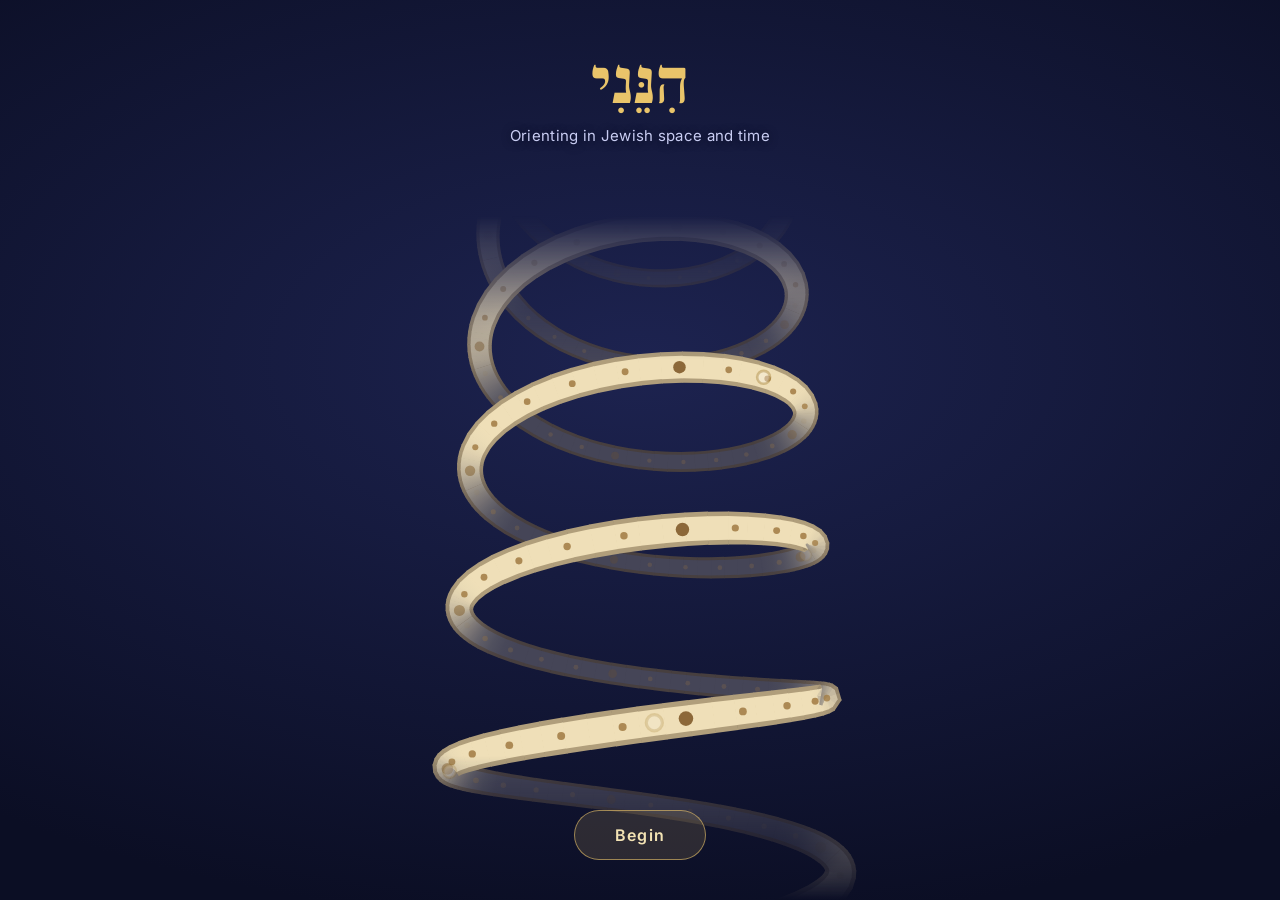
==== commit 7995a72c: "Settings: Clean/Detailed always shown; Get Hineni (home screen and widget steps for your device, cop" ====
--- a/index.html
+++ b/index.html
@@ -94,7 +94,13 @@
         <select id="optCandles"><option value="auto">Auto</option><option value="18">18</option><option value="20">20</option><option value="22">22</option><option value="30">30</option><option value="40">40</option></select>
       </label>
     </div>
+    <div class="set-group">
+      <h3>Get Hineni</h3>
+      <details class="get"><summary><b>On your home screen</b><small>Hineni as an app, one tap away.</small></summary><div id="getApp"></div></details>
+      <details class="get"><summary><b>As a widget</b><small>The hour you're in, on your home screen or lock screen.</small></summary><div id="getWidget"></div></details>
+    </div>
     <p class="fine">Shitah: Alter Rebbe (Chabad). Hours run from sunrise to sunset; dawn 16.1°, nightfall 6°. Israel locations keep one day of Yom Tov.</p>
+    <p class="credit">A project of Moshe Fehler</p>
   </dialog>
 
   <script type="module" src="js/app.js"></script>
--- a/css/style.css
+++ b/css/style.css
@@ -717,16 +717,13 @@
 .kv b small { display: block; font-weight: 400; color: var(--muted); font-size: 12px; line-height: 1.4; margin-top: 2px; }
 .camp-card .camp { max-width: 300px; margin: 0 auto; display: block; }
 
-/* Sources: a quiet "Source" that opens and closes */
-.src { margin-top: 10px; }
-.src summary { display: inline-flex; align-items: center; gap: 4px; list-style: none; cursor: pointer; font-size: 12px; font-weight: 600; letter-spacing: .04em; color: var(--accent); opacity: .85; }
-.src summary::-webkit-details-marker { display: none; }
-.src summary::before { content: '+'; font-weight: 700; width: 1em; text-align: center; }
-.src[open] summary::before { content: '–'; }
-.src p { margin: 6px 0 0; padding: 8px 10px; border-left: 2px solid color-mix(in srgb, var(--accent) 45%, transparent); font-size: 13px; line-height: 1.5; color: var(--muted); background: color-mix(in srgb, var(--accent) 6%, transparent); border-radius: 0 8px 8px 0; }
-.j-src .src { margin-top: 2px; }
-.j-src .src summary { font-size: 11.5px; }
-.j-src .src p { text-align: left; }
+/* Sources: tap the text itself; its source opens beneath it, and closes on the next tap */
+.has-src .lore-p, .has-src .hold p, .has-src .j-text, .has-src .facets b, .has-src .edge-note, .has-src .seals b, .has-src .kv b {
+  text-decoration: underline dotted color-mix(in srgb, var(--accent) 45%, transparent); text-underline-offset: 4px; text-decoration-thickness: 1px; cursor: pointer; }
+.src-body { display: none; margin: 10px 0 0; padding: 8px 10px; border-left: 2px solid color-mix(in srgb, var(--accent) 45%, transparent); font-size: 13px; line-height: 1.5; color: var(--muted); background: color-mix(in srgb, var(--accent) 6%, transparent); border-radius: 0 8px 8px 0; text-align: left; }
+.src-body.open { display: block; animation: arrive .35s ease; }
+
+.head-he { font-size: .8em; font-weight: 500; color: var(--muted); }
 
 /* Where the day ends: right at the sunset line */
 .horizon.edge { opacity: .7; stroke-width: 2; stroke: var(--gold); }
@@ -751,14 +748,33 @@
 .made { display: block; font-size: 11.5px; letter-spacing: .08em; text-transform: uppercase; color: var(--muted); font-weight: 600; }
 .day-marks { margin: 10px 0 0; font-weight: 600; color: var(--accent); }
 
-/* The ladder: the circle you're in, inside the ones around it, right to left */
-.ladder { display: flex; align-items: stretch; gap: 4px; overflow-x: auto; scrollbar-width: none; padding: 2px 2px 6px; margin: -2px 0; }
+.nr-label { fill: var(--muted); font-size: 7.5px; letter-spacing: .1em; text-transform: uppercase; dominant-baseline: central; pointer-events: none; }
+.nr-label.big { font-size: 8.5px; font-weight: 700; fill: #5a4320; letter-spacing: 0; text-anchor: middle; }
+
+/* The gold block: softly rounded, one clear thing to tap */
+.rs.now, .seg.now { stroke: var(--gold); stroke-width: 5; stroke-linejoin: round; paint-order: stroke; }
+/* Here I am: the ladder of circles, largest first */
+.here-box h3 { margin-bottom: 8px; }
+.ladder { display: flex; align-items: stretch; gap: 4px; overflow-x: auto; scrollbar-width: none; padding: 2px 2px 4px; }
 .ladder::-webkit-scrollbar { display: none; }
 .ladder i { align-self: center; color: var(--muted); font-style: normal; opacity: .6; }
-.lad { flex: none; display: grid; gap: 1px; padding: 8px 11px; border-radius: 12px; border: 1px solid var(--line); background: var(--card); color: var(--ink); font: inherit; text-align: center; cursor: pointer; }
+.lad { flex: none; display: grid; gap: 1px; padding: 8px 11px; border-radius: 12px; border: 1px solid var(--line); background: var(--solid); color: var(--ink); font: inherit; text-align: center; cursor: pointer; }
 .lad b { font-size: 13.5px; white-space: nowrap; }
 .lad small { font-size: 10.5px; color: var(--muted); white-space: nowrap; }
 .lad.here { border-color: var(--gold); background: color-mix(in srgb, var(--gold) 20%, var(--solid)); padding: 10px 14px; }
 .lad.here b { font-size: 16px; }
-.nr-label { fill: var(--muted); font-size: 7.5px; letter-spacing: .1em; text-transform: uppercase; dominant-baseline: central; pointer-events: none; }
-.nr-label.big { font-size: 9px; font-weight: 700; fill: var(--muted); }
+.no-now .rs.now, .no-now .seg.now { stroke: var(--face); stroke-width: 1.2; }
+/* Fading copies are never tappable: a tap always reaches the real circle */
+.ring-ghost *, .halos-ghost *, .morph, .fly { pointer-events: none !important; }
+
+/* Get Hineni */
+.get { border-bottom: 1px solid var(--line); padding: 12px 0; }
+.get summary { list-style: none; cursor: pointer; display: grid; gap: 2px; }
+.get summary::-webkit-details-marker { display: none; }
+.get summary small { color: var(--muted); font-size: 12.5px; }
+.get summary b::after { content: ' ›'; color: var(--muted); }
+.get[open] summary b::after { content: ' ⌄'; }
+.steps { margin: 10px 0 6px; padding-left: 20px; display: grid; gap: 6px; font-size: 14px; line-height: 1.45; }
+.get .btn { margin-top: 6px; }
+.get a { color: var(--accent); }
+.credit { margin: 14px 0 2px; text-align: center; font-family: var(--he); font-size: 14px; color: var(--muted); }
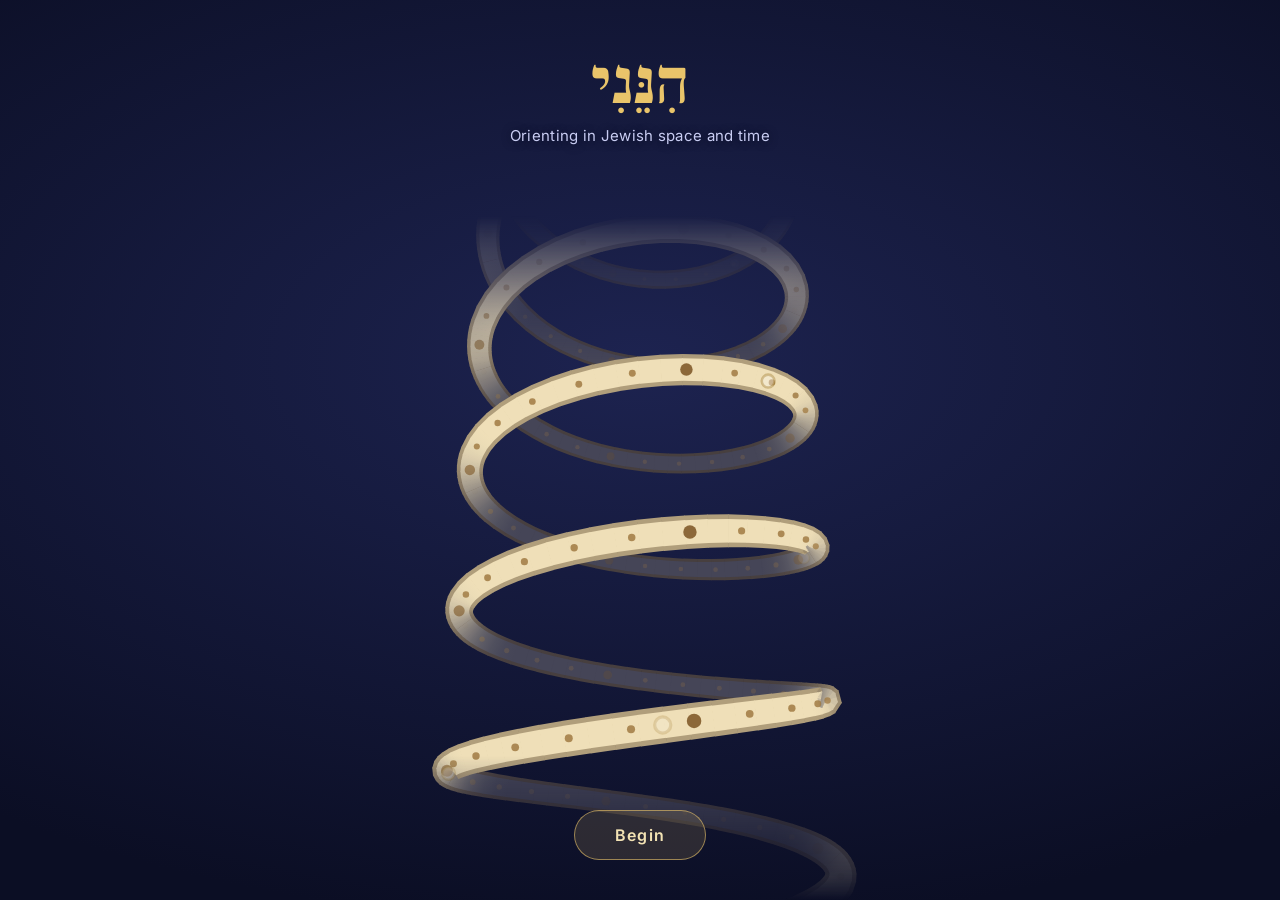
==== commit 56b53db6: "Journey: top hidden until you arrive, circle centred above the card; home-screen icon of the gold ci" ====
--- a/index.html
+++ b/index.html
@@ -10,7 +10,7 @@
   <meta name="apple-mobile-web-app-status-bar-style" content="black-translucent">
   <link rel="manifest" href="manifest.webmanifest">
   <link rel="icon" href="icon.svg" type="image/svg+xml">
-  <link rel="apple-touch-icon" href="icon.svg">
+  <link rel="apple-touch-icon" href="apple-touch-icon.png">
   <link rel="preconnect" href="https://fonts.googleapis.com">
   <link rel="preconnect" href="https://fonts.gstatic.com" crossorigin>
   <link href="https://fonts.googleapis.com/css2?family=Frank+Ruhl+Libre:wght@400;500;700&family=Inter:wght@400;500;600&display=swap" rel="stylesheet">
--- a/css/style.css
+++ b/css/style.css
@@ -700,7 +700,6 @@
 /* The end of the journey: the clock grows to its full size and the rest of the page comes in */
 #dialWrap { transition: opacity .45s ease; }
 @keyframes arrive { from { opacity: 0; transform: translateY(8px); } to { opacity: 1; transform: none; } }
-body.arriving .seg-toggle, body.arriving #nowBtn { animation: arrive 1.2s ease 1.2s both; }
 body.arriving #panel, body.arriving .foot { animation: arrive 1.2s ease 1.8s both; }
 
 /* The travelling "now" letters keep their own colour; the leaving ring's copy of them is hidden */
@@ -778,3 +777,8 @@
 .get .btn { margin-top: 6px; }
 .get a { color: var(--accent); }
 .credit { margin: 14px 0 2px; text-align: center; font-family: var(--he); font-size: 14px; color: var(--muted); }
+
+/* The journey: the top waits until you arrive, and the circle sits centred in the space above the card */
+body.journeying .top, body.intro-on .top { visibility: hidden; }
+body.arriving .top { animation: arrive 1.2s ease 1.2s both; }
+body.journeying .clock { min-height: calc(100svh - 330px - env(safe-area-inset-bottom)); align-content: center; }
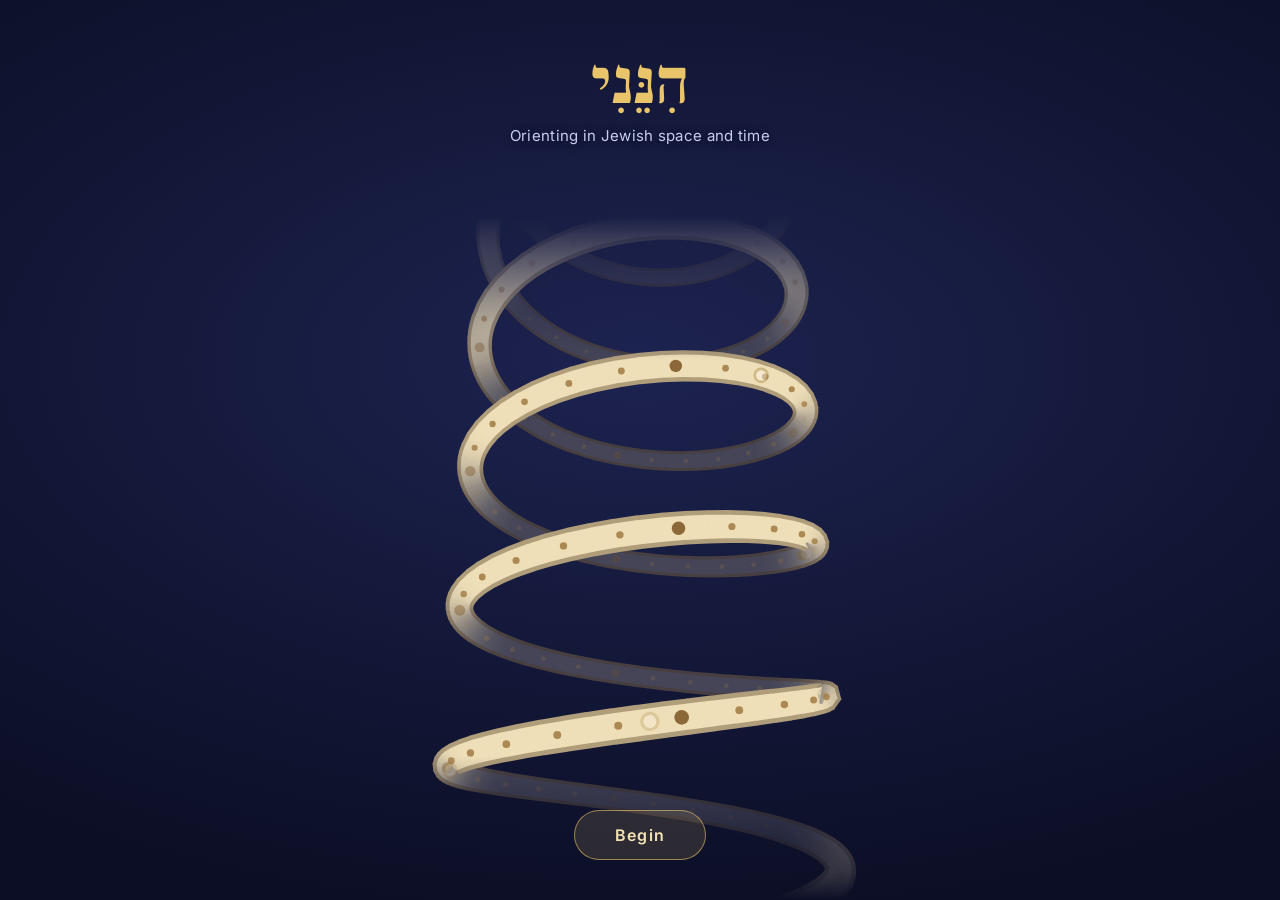
==== commit 1befa58f: "GoatCounter: visits plus journey steps, finishes, levels, Space, settings, widget copies, opens from" ====
--- a/index.html
+++ b/index.html
@@ -104,5 +104,7 @@
   </dialog>
 
   <script type="module" src="js/app.js"></script>
+  <!-- Visit counts (GoatCounter): no cookies, nothing personal. -->
+  <script data-goatcounter="https://hineni.goatcounter.com/count" async src="//gc.zgo.at/count.js"></script>
 </body>
 </html>
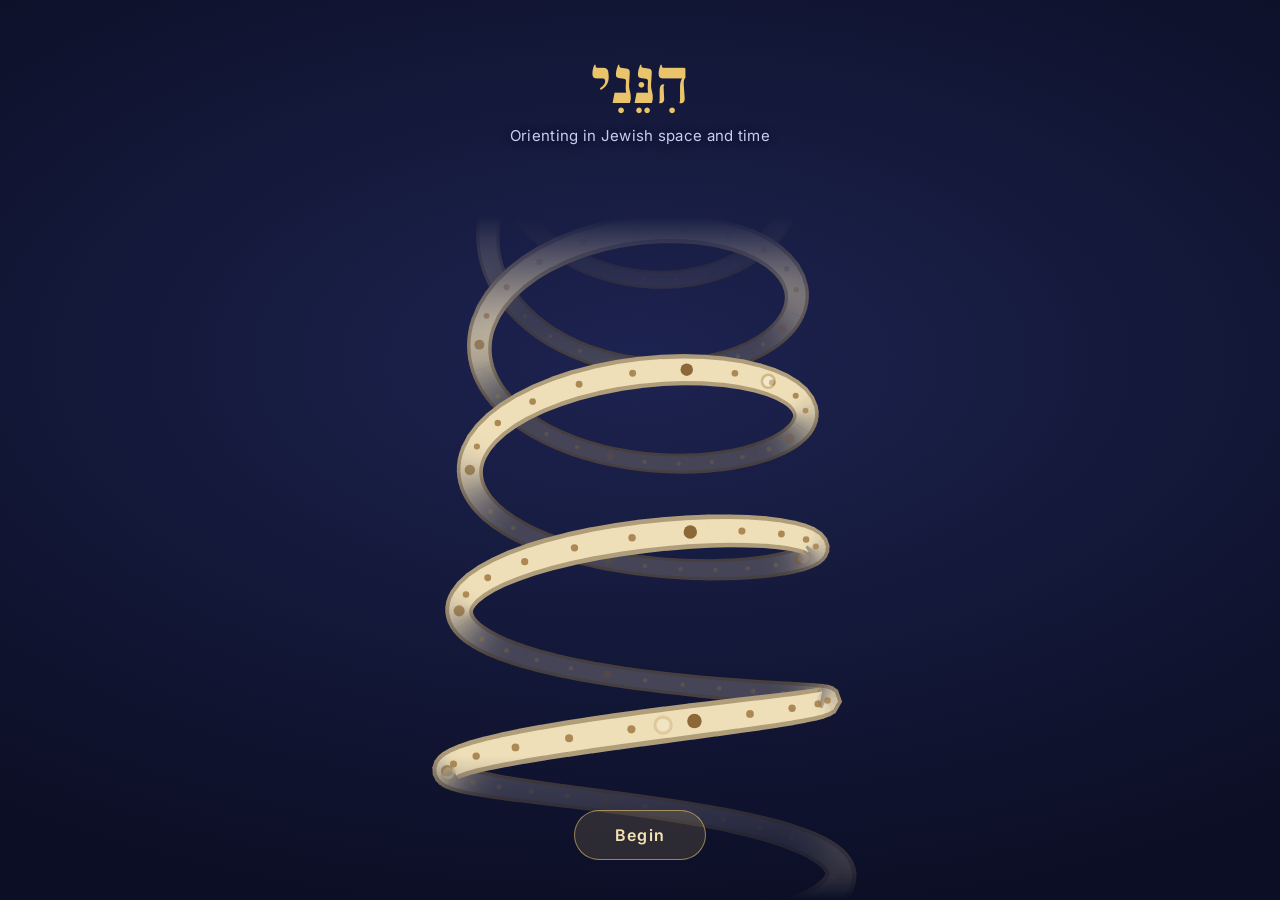
==== commit fe0f55f2: "Settings: Start the journey again at the top; Support Hineni with Zelle at the bottom; test covers b" ====
--- a/index.html
+++ b/index.html
@@ -78,6 +78,8 @@
 
   <dialog id="setDlg" class="sheet">
     <div class="sheet-head"><h2>Settings</h2><button id="setClose" class="pill" type="button">Done</button></div>
+    <button id="replayJourney" class="btn wide journey-btn" type="button">✦ Start the journey again</button>
+    <p class="fine tight center-t">Walk through the circles of time from the outside in, as on your first visit.</p>
     <div class="set-group">
       <h3>Where you are</h3>
       <button id="locBtn" class="set-row" type="button"><span class="nest-ico" aria-hidden="true"><svg viewBox="0 0 24 24" width="18" height="18"><path fill="currentColor" d="M12 2a7 7 0 0 0-7 7c0 5.2 7 13 7 13s7-7.8 7-13a7 7 0 0 0-7-7zm0 9.5A2.5 2.5 0 1 1 12 6.5a2.5 2.5 0 0 1 0 5z"/></svg></span><span><b id="locName">…</b><small>Jewish time follows the sun where you stand. Tap to change.</small></span></button>
@@ -85,7 +87,6 @@
     <div class="set-group">
       <h3>The clock</h3>
       <div class="opt"><span><b>View</b><small>Detailed shows the bigger circles of time around the clock. Clean shows the clock alone.</small></span><nav id="ver" class="ver" aria-label="Clean or detailed"></nav></div>
-      <button id="replayJourney" class="set-row" type="button"><span class="nest-ico journey-ico" aria-hidden="true">✦</span><span><b>The journey</b><small>Walk through the circles again, from the outside in.</small></span></button>
     </div>
     <div class="set-group">
       <h3>Zmanim</h3>
@@ -93,13 +94,19 @@
       <label class="opt"><span><b>Candle lighting</b><small>Minutes before sunset. Auto: 40 in Jerusalem, 30 in Haifa, 18 elsewhere.</small></span>
         <select id="optCandles"><option value="auto">Auto</option><option value="18">18</option><option value="20">20</option><option value="22">22</option><option value="30">30</option><option value="40">40</option></select>
       </label>
+      <p class="fine">Shitah: Alter Rebbe (Chabad). Hours run from sunrise to sunset; dawn 16.1°, nightfall 6°. Israel locations keep one day of Yom Tov.</p>
     </div>
     <div class="set-group">
       <h3>Get Hineni</h3>
       <details class="get"><summary><b>On your home screen</b><small>Hineni as an app, one tap away.</small></summary><div id="getApp"></div></details>
       <details class="get"><summary><b>As a widget</b><small>The hour you're in, on your home screen or lock screen.</small></summary><div id="getWidget"></div></details>
     </div>
-    <p class="fine">Shitah: Alter Rebbe (Chabad). Hours run from sunrise to sunset; dawn 16.1°, nightfall 6°. Israel locations keep one day of Yom Tov.</p>
+    <div class="set-group donate">
+      <h3>Support Hineni</h3>
+      <p class="lore-p">Hineni is free. If it helps you, you can support it with Zelle.</p>
+      <button id="donateBtn" class="btn wide" type="button">Donate with Zelle</button>
+      <p id="donateMsg" class="fine tight center-t">Zelle: 434-882-3721</p>
+    </div>
     <p class="credit">A project of Moshe Fehler</p>
   </dialog>
 
--- a/css/style.css
+++ b/css/style.css
@@ -487,7 +487,7 @@
 
 
 /* Passing through the rings */
-.ring-ghost { position: absolute; inset: 0; pointer-events: none; z-index: 2; will-change: transform, opacity; }
+.ring-ghost { position: absolute; inset: 0; pointer-events: none; z-index: 2; }
 .ring-ghost svg { width: 100%; height: 100%; display: block; overflow: visible; }
 
 
@@ -515,7 +515,7 @@
 html, body { overflow-x: hidden; overflow-x: clip; overscroll-behavior-x: none; }
 body { touch-action: pan-y; }
 .clock { overflow: visible; }
-#dial, .center { will-change: transform; }
+
 
 /* No side arrows: the title stands alone */
 
@@ -600,8 +600,7 @@
 
 /* V2: the outer circles as clock faces, each turned so its "now" lies on the hand's line */
 .or2 { position: absolute; inset: 0; pointer-events: none; transform-origin: 50% 50%;
-  -webkit-mask-image: radial-gradient(circle closest-side, transparent 68.4%, #000 68.8%, #000 81.6%, transparent 82%);
-  mask-image: radial-gradient(circle closest-side, transparent 68.4%, #000 68.8%, #000 81.6%, transparent 82%); }
+}
 .or2 svg { width: 100%; height: 100%; display: block; overflow: visible; opacity: var(--o, 1); }
 .or2 .ray, .or2 .marker, .or2 .hand, .or2 .sun, .or2 .moon { display: none; }
 .or-hand { position: absolute; inset: 0; width: 100%; height: 100%; overflow: visible; pointer-events: none; }
@@ -637,7 +636,7 @@
 .halos-ghost .outer-rings { position: absolute; inset: 0; }
 
 /* The old dial on its way to becoming the outer ring: its ring band, and its middle */
-.ghost-band { -webkit-mask-image: radial-gradient(circle closest-side, transparent 68.4%, #000 68.8%, #000 81.6%, transparent 82%); mask-image: radial-gradient(circle closest-side, transparent 68.4%, #000 68.8%, #000 81.6%, transparent 82%); transform-origin: 50% 50%; }
+.ghost-band { transform-origin: 50% 50%; }
 /* The leaving ring carries no gold "now"; its words travel on their own layer and fade early */
 .no-now .rs.now:not(.alt):not(.sab) { fill: var(--day-a); } .no-now .rs.now.alt { fill: var(--day-b); } .no-now .rs.now.sab { fill: var(--sab); }
 .no-now .seg.day.now { fill: var(--day-a); } .no-now .seg.day.now.alt { fill: var(--day-b); }
@@ -646,7 +645,7 @@
 .no-now .rnum.now { fill: var(--day-ink); font-weight: 500; }
 .ghost-words text { opacity: 1 !important; }
 .ghost-words path, .ghost-words circle, .ghost-words line, .ghost-words rect, .ghost-words image, .ghost-words polygon, .ghost-words ellipse { display: none; }
-.ghost-mid { -webkit-mask-image: radial-gradient(circle closest-side, #000 68.4%, transparent 68.8%); mask-image: radial-gradient(circle closest-side, #000 68.4%, transparent 68.8%); }
+
 
 /* Tidy: nothing spills out of its box */
 .facets > div, .facets b, .facets small { overflow-wrap: anywhere; hyphens: auto; }
@@ -726,7 +725,7 @@
 
 /* Where the day ends: right at the sunset line */
 .horizon.edge { opacity: .7; stroke-width: 2; stroke: var(--gold); }
-.edge-l { font-size: 9.5px; font-weight: 600; fill: var(--sky-ink); opacity: .9; letter-spacing: .02em; paint-order: stroke; stroke: var(--face); stroke-width: 3px; stroke-linejoin: round; }
+.edge-l { font-size: 9.5px; font-weight: 600; fill: var(--sky-ink); opacity: .9; letter-spacing: .02em; }
 .edge-l.began { opacity: .55; }
 .edge-note { margin: 10px 0 0; padding: 9px 11px; border-radius: 10px; font-size: 13.5px; line-height: 1.45; background: color-mix(in srgb, var(--gold) 14%, transparent); }
 
@@ -782,3 +781,9 @@
 body.journeying .top, body.intro-on .top { visibility: hidden; }
 body.arriving .top { animation: arrive 1.2s ease 1.2s both; }
 body.journeying .clock { min-height: calc(100svh - 330px - env(safe-area-inset-bottom)); align-content: center; }
+
+/* Settings: the journey first, support last */
+.journey-btn { margin: 4px 0 6px; }
+.center-t { text-align: center; }
+.donate { margin-top: 10px; padding-top: 14px; border-top: 1px solid var(--line); }
+.donate .btn { margin-top: 4px; }
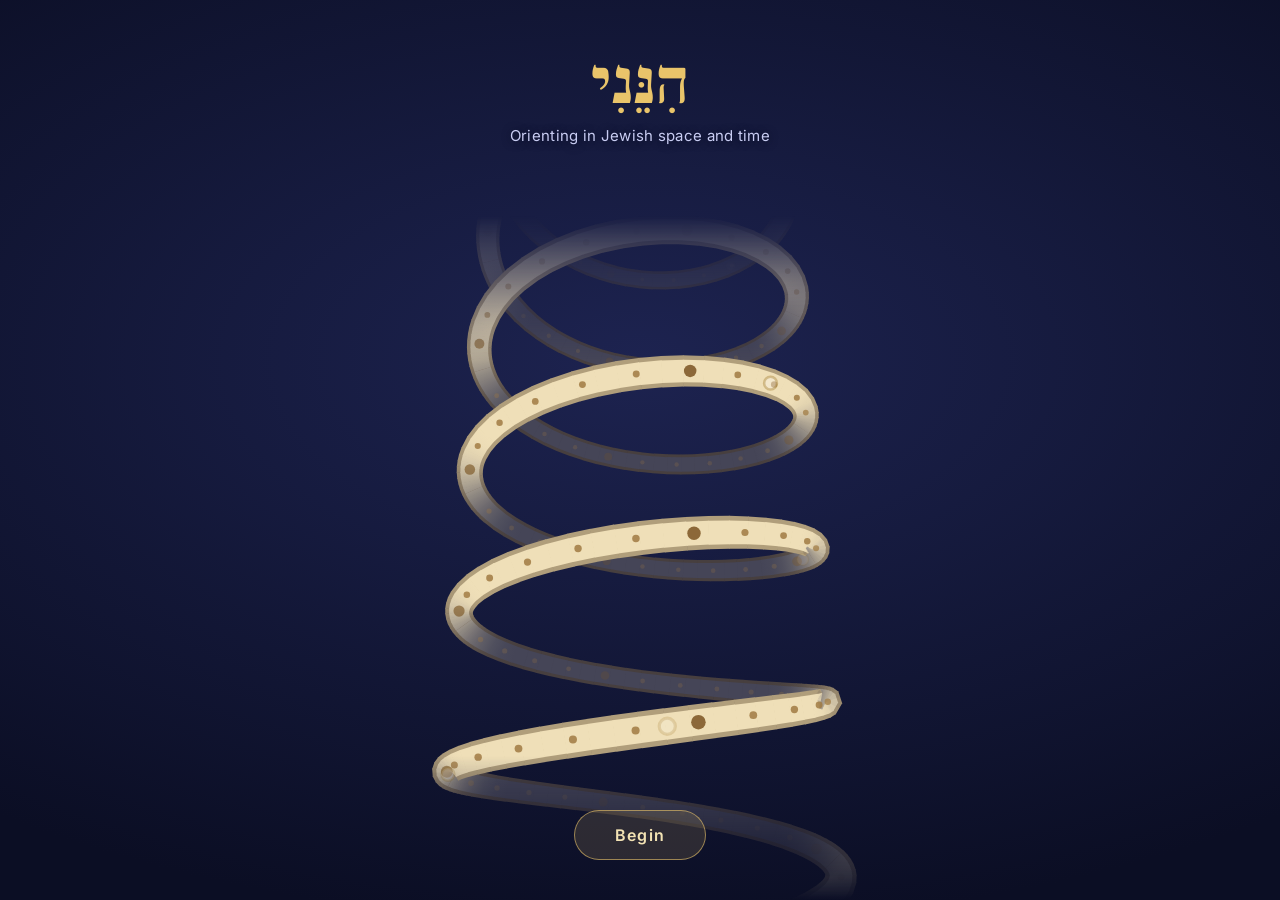
==== commit c00ed68e: "Sources checked against the texts: errors corrected (Osnas, Gad/Naftali stones, senses, references)," ====
--- a/index.html
+++ b/index.html
@@ -94,7 +94,7 @@
       <label class="opt"><span><b>Candle lighting</b><small>Minutes before sunset. Auto: 40 in Jerusalem, 30 in Haifa, 18 elsewhere.</small></span>
         <select id="optCandles"><option value="auto">Auto</option><option value="18">18</option><option value="20">20</option><option value="22">22</option><option value="30">30</option><option value="40">40</option></select>
       </label>
-      <p class="fine">Shitah: Alter Rebbe (Chabad). Hours run from sunrise to sunset; dawn 16.1°, nightfall 6°. Israel locations keep one day of Yom Tov.</p>
+      <p class="fine">How Hineni counts: hours run from sunrise to sunset, as in the Alter Rebbe's Siddur; dawn at 16.1°, nightfall at 6°, at sea level. Chabad.org computes some times differently (dawn at 16.9°), so they can differ by a few minutes: for halachah, follow your shul's luach. Israel locations keep one day of Yom Tov.</p>
     </div>
     <div class="set-group">
       <h3>Get Hineni</h3>
--- a/css/style.css
+++ b/css/style.css
@@ -787,3 +787,10 @@
 .center-t { text-align: center; }
 .donate { margin-top: 10px; padding-top: 14px; border-top: 1px solid var(--line); }
 .donate .btn { margin-top: 4px; }
+
+/* Awaiting a rav's review */
+.review { display: inline-grid; place-items: center; width: 15px; height: 15px; margin-left: 3px; border-radius: 50%; font-size: 10px; font-weight: 700; line-height: 1; vertical-align: 1px; color: var(--solid); background: color-mix(in srgb, var(--accent) 70%, transparent); }
+
+/* Sources readable in day and night; the review mark clearly a question mark */
+.src-body { color: var(--ink); opacity: .82; }
+.review { width: 17px; height: 17px; font-size: 11.5px; color: #fff; background: #b07a1c; }
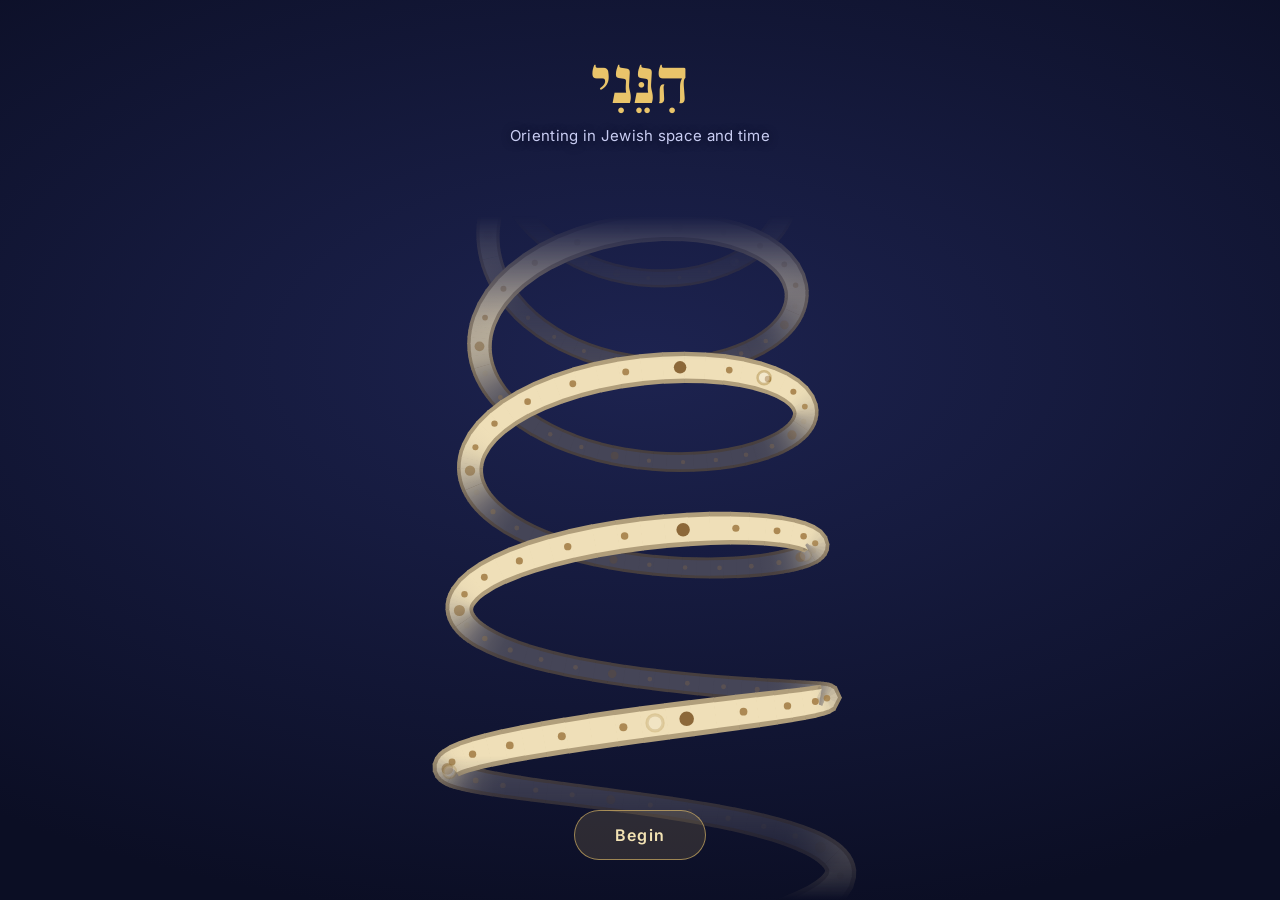
==== commit e5cc7be5: "Support Hineni beside the credit; version shown in settings; returning visitors switch to a new vers" ====
--- a/index.html
+++ b/index.html
@@ -101,13 +101,12 @@
       <details class="get"><summary><b>On your home screen</b><small>Hineni as an app, one tap away.</small></summary><div id="getApp"></div></details>
       <details class="get"><summary><b>As a widget</b><small>The hour you're in, on your home screen or lock screen.</small></summary><div id="getWidget"></div></details>
     </div>
-    <div class="set-group donate">
-      <h3>Support Hineni</h3>
-      <p class="lore-p">Hineni is free. If it helps you, you can support it with Zelle.</p>
-      <button id="donateBtn" class="btn wide" type="button">Donate with Zelle</button>
-      <p id="donateMsg" class="fine tight center-t">Zelle: 434-882-3721</p>
+    <div class="credit-box">
+      <p class="credit">A project of Moshe Fehler</p>
+      <button id="donateBtn" class="btn donate-btn" type="button">Support Hineni</button>
+      <p id="donateMsg" class="fine tight center-t">Hineni is free. If it helps you, you can support it with Zelle: 434-882-3721.</p>
+      <p class="fine tight center-t version">Version <span id="appVersion"></span></p>
     </div>
-    <p class="credit">A project of Moshe Fehler</p>
   </dialog>
 
   <script type="module" src="js/app.js"></script>
--- a/css/style.css
+++ b/css/style.css
@@ -785,8 +785,11 @@
 /* Settings: the journey first, support last */
 .journey-btn { margin: 4px 0 6px; }
 .center-t { text-align: center; }
-.donate { margin-top: 10px; padding-top: 14px; border-top: 1px solid var(--line); }
-.donate .btn { margin-top: 4px; }
+/* The credit, with Support Hineni beside it */
+.credit-box { margin-top: 14px; padding-top: 14px; border-top: 1px solid var(--line); display: grid; justify-items: center; gap: 8px; }
+.credit-box .credit { margin: 0; font-size: 16px; color: var(--ink); }
+.donate-btn { padding: 10px 26px; }
+.version { opacity: .6; }
 
 /* Awaiting a rav's review */
 .review { display: inline-grid; place-items: center; width: 15px; height: 15px; margin-left: 3px; border-radius: 50%; font-size: 10px; font-weight: 700; line-height: 1; vertical-align: 1px; color: var(--solid); background: color-mix(in srgb, var(--accent) 70%, transparent); }
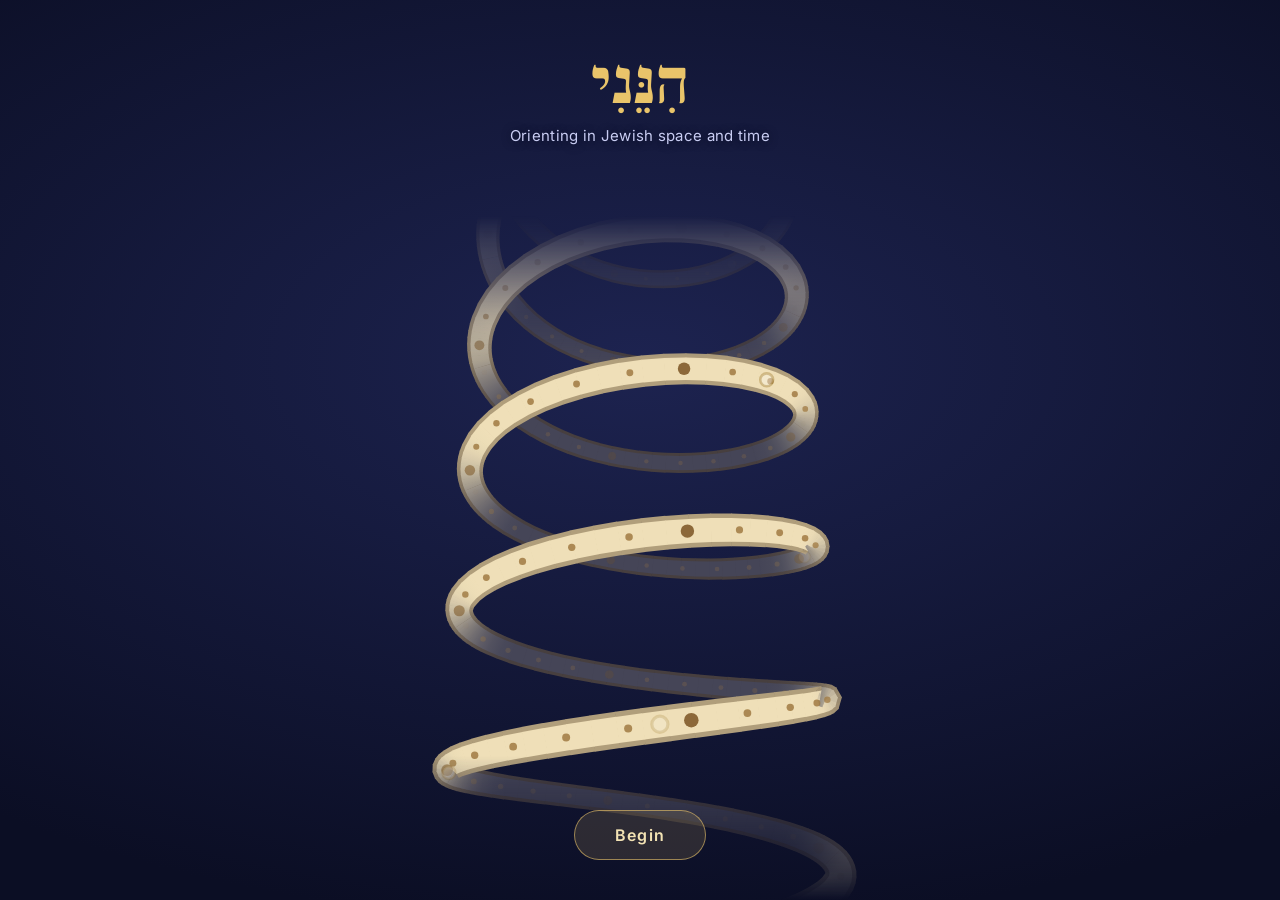
==== commit 974b9af8: "Trim: no footer, no review marks, no zmanim settings or version, shorter sunset and donate lines; ca" ====
--- a/index.html
+++ b/index.html
@@ -55,9 +55,6 @@
 
     <section id="panel" class="info"></section>
 
-    <footer class="fine foot">
-      Times are calculated for sea level and may differ from your shul's luach by a minute or two. Don't rely on them to the last minute.
-    </footer>
   </main>
 
   <div id="toast" class="toast" role="status" aria-live="polite"></div>
@@ -89,14 +86,6 @@
       <div class="opt"><span><b>View</b><small>Detailed shows the bigger circles of time around the clock. Clean shows the clock alone.</small></span><nav id="ver" class="ver" aria-label="Clean or detailed"></nav></div>
     </div>
     <div class="set-group">
-      <h3>Zmanim</h3>
-      <label class="opt"><span><b>Magen Avraham times</b><small>Also show latest Shema and Shacharis counted from dawn to nightfall.</small></span><input id="optMA" type="checkbox"></label>
-      <label class="opt"><span><b>Candle lighting</b><small>Minutes before sunset. Auto: 40 in Jerusalem, 30 in Haifa, 18 elsewhere.</small></span>
-        <select id="optCandles"><option value="auto">Auto</option><option value="18">18</option><option value="20">20</option><option value="22">22</option><option value="30">30</option><option value="40">40</option></select>
-      </label>
-      <p class="fine">How Hineni counts: hours run from sunrise to sunset, as in the Alter Rebbe's Siddur; dawn at 16.1°, nightfall at 6°, at sea level. Chabad.org computes some times differently (dawn at 16.9°), so they can differ by a few minutes: for halachah, follow your shul's luach. Israel locations keep one day of Yom Tov.</p>
-    </div>
-    <div class="set-group">
       <h3>Get Hineni</h3>
       <details class="get"><summary><b>On your home screen</b><small>Hineni as an app, one tap away.</small></summary><div id="getApp"></div></details>
       <details class="get"><summary><b>As a widget</b><small>The hour you're in, on your home screen or lock screen.</small></summary><div id="getWidget"></div></details>
@@ -104,8 +93,7 @@
     <div class="credit-box">
       <p class="credit">A project of Moshe Fehler</p>
       <button id="donateBtn" class="btn donate-btn" type="button">Support Hineni</button>
-      <p id="donateMsg" class="fine tight center-t">Hineni is free. If it helps you, you can support it with Zelle: 434-882-3721.</p>
-      <p class="fine tight center-t version">Version <span id="appVersion"></span></p>
+      <p id="donateMsg" class="fine tight center-t">Zelle: 434-882-3721</p>
     </div>
   </dialog>
 
--- a/css/style.css
+++ b/css/style.css
@@ -797,3 +797,13 @@
 /* Sources readable in day and night; the review mark clearly a question mark */
 .src-body { color: var(--ink); opacity: .82; }
 .review { width: 17px; height: 17px; font-size: 11.5px; color: #fff; background: #b07a1c; }
+
+/* The angels around you: a small map with you in the middle */
+.angels { display: grid; grid-template-columns: 1fr 1fr 1fr; grid-template-areas: "above above above" ". ahead ." "left you right" ". behind ."; gap: 8px; text-align: center; margin: 4px 0 2px; }
+.ang { display: grid; gap: 1px; padding: 8px 4px; border-radius: 12px; background: color-mix(in srgb, var(--accent) 9%, transparent); }
+.ang b { font-size: 14px; }
+.ang bdi { font-family: var(--he); font-size: 14px; }
+.ang small { font-size: 11px; color: var(--muted); letter-spacing: .06em; text-transform: uppercase; }
+.a-above { grid-area: above; background: color-mix(in srgb, var(--gold) 18%, transparent); }
+.a-ahead { grid-area: ahead; } .a-left { grid-area: left; } .a-right { grid-area: right; } .a-behind { grid-area: behind; }
+.a-you { grid-area: you; place-items: center; background: none; color: var(--accent); }
